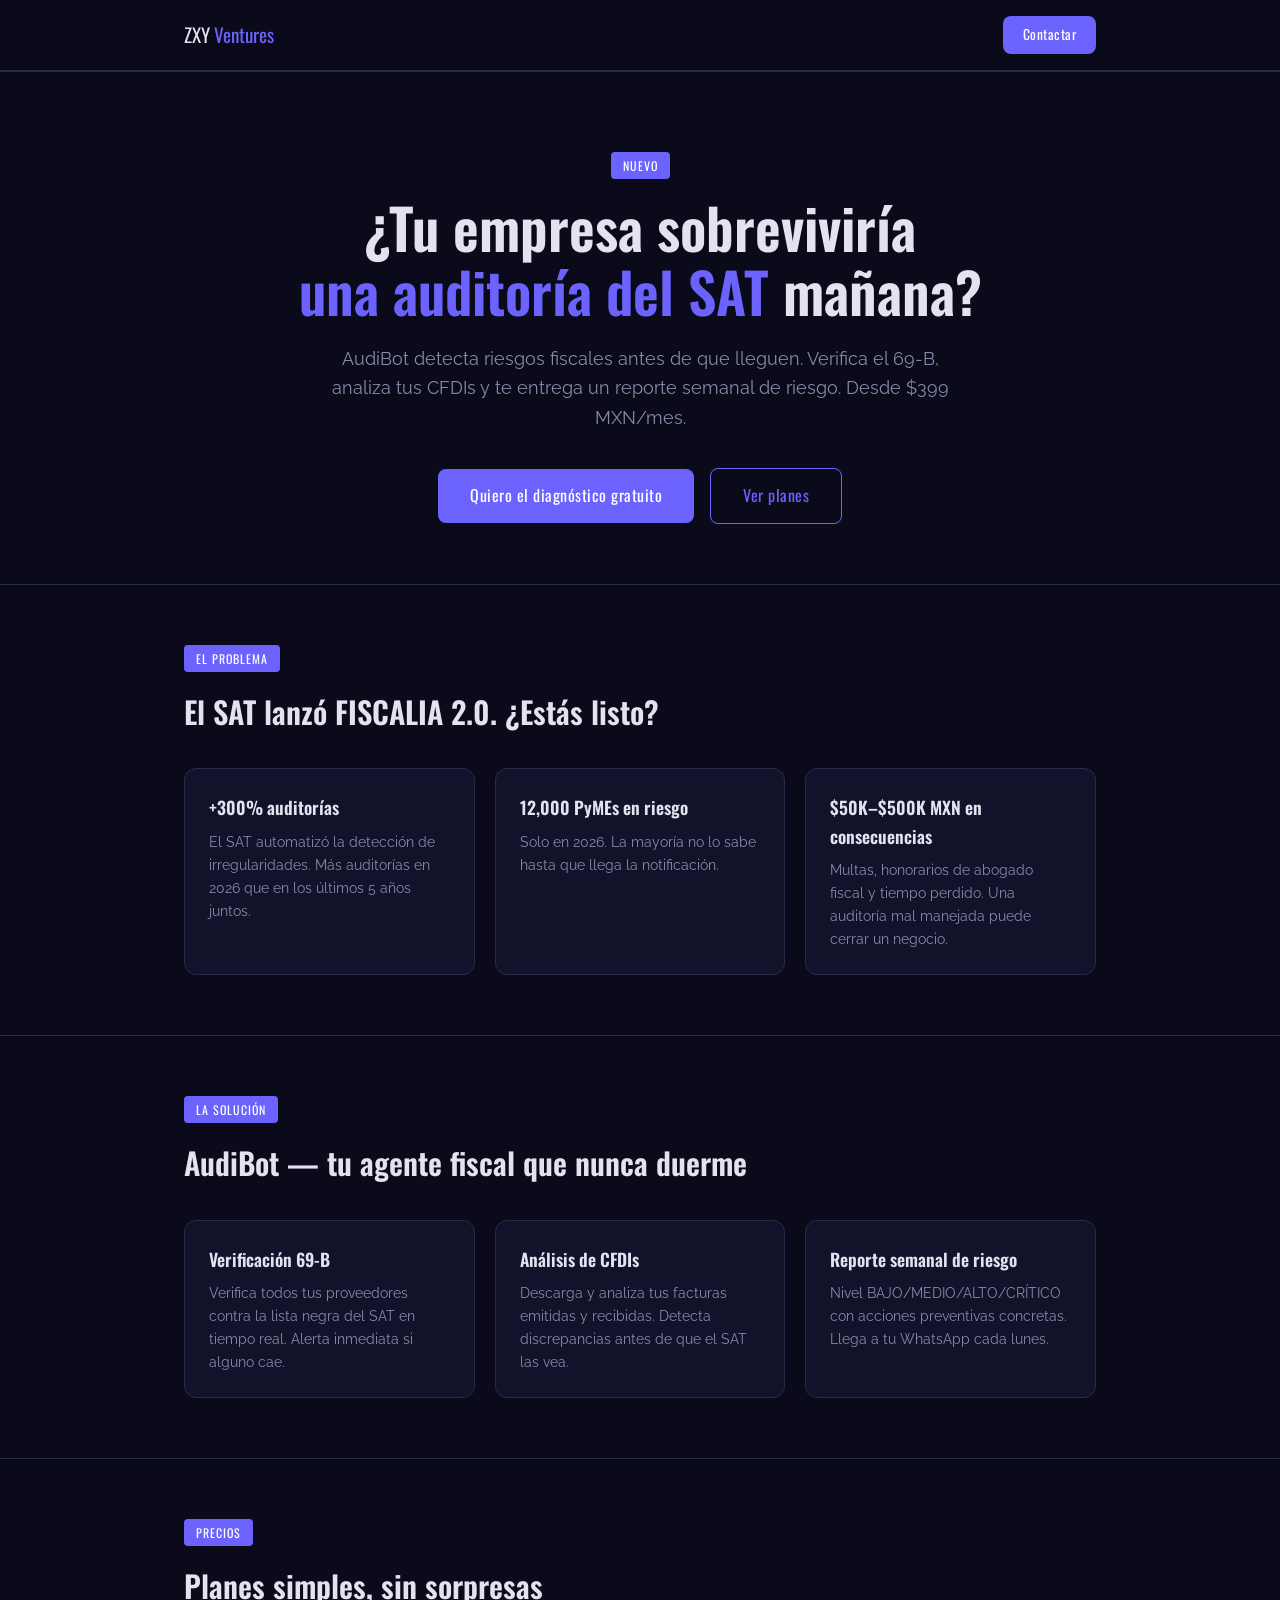
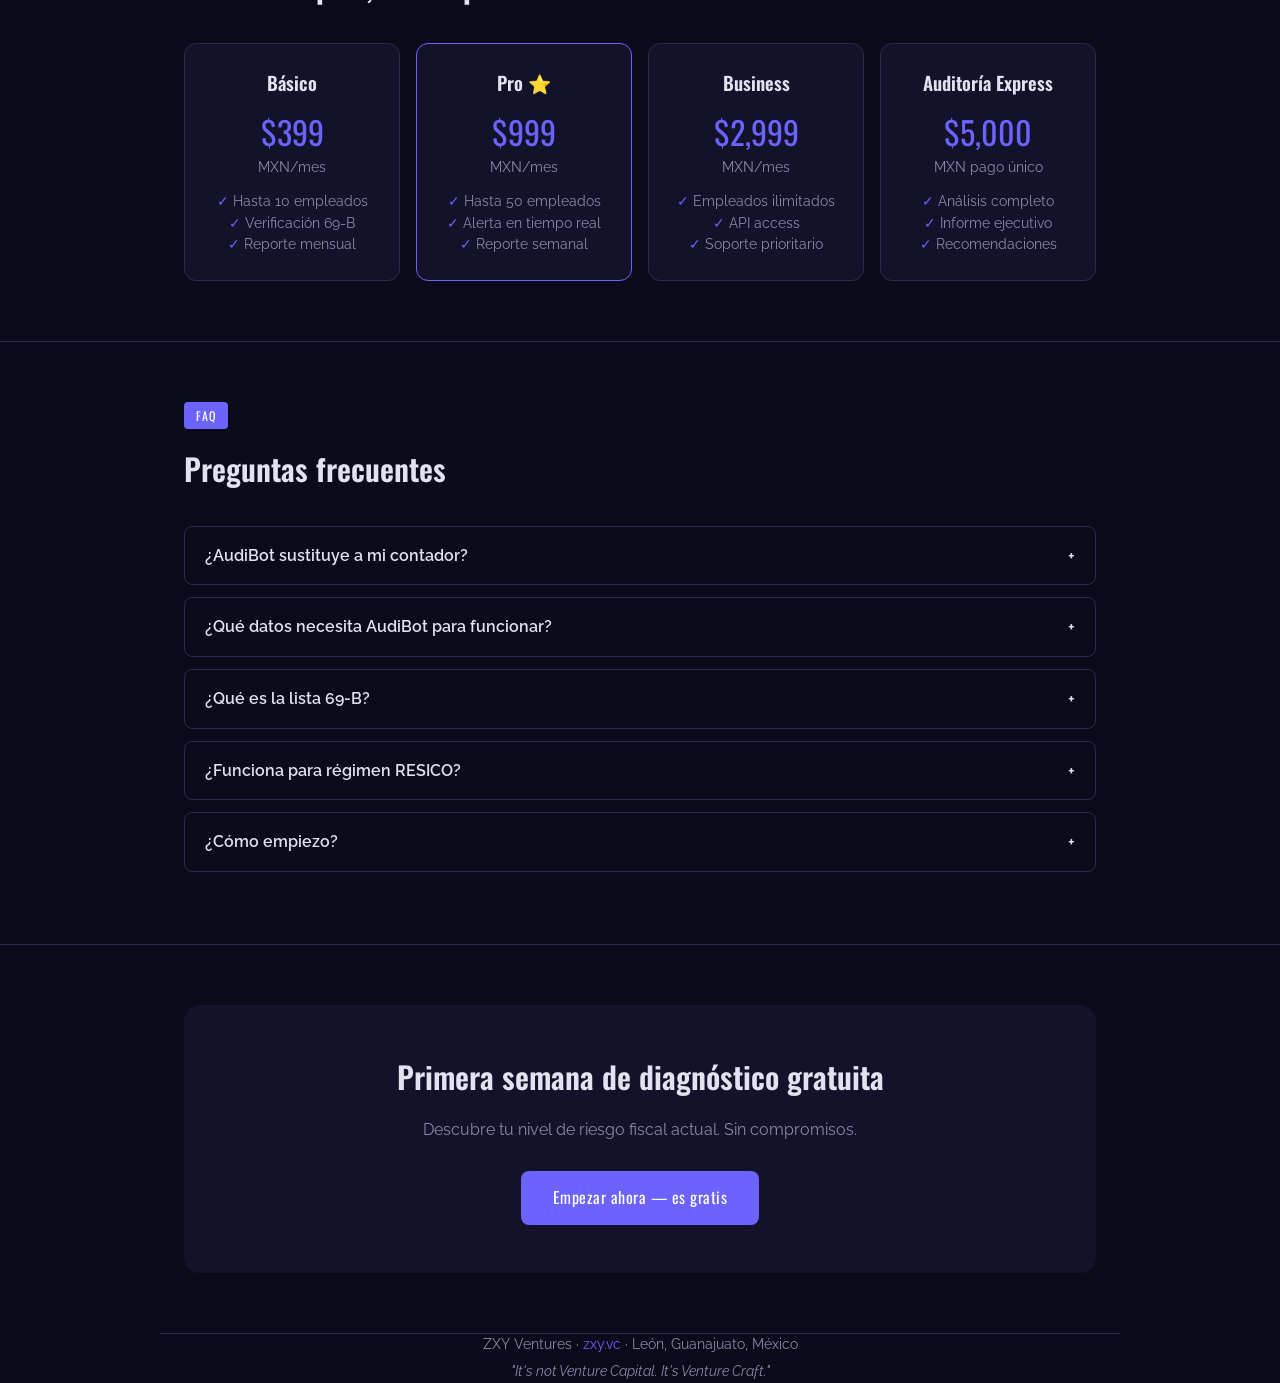
==== landing.html @ 99c54b9c "feat: add landing page with ZXY brand" ====
<!DOCTYPE html>
<html lang="es">
<head>
<meta charset="UTF-8"><meta name="viewport" content="width=device-width,initial-scale=1">
<title>AudiBot — Compliance Fiscal SAT | ZXY Ventures</title>
<link rel="preconnect" href="https://fonts.googleapis.com"><link rel="preconnect" href="https://fonts.gstatic.com" crossorigin><link href="https://fonts.googleapis.com/css2?family=Oswald:wght@400;600&family=Raleway:wght@400;500;600&display=swap" rel="stylesheet">

<style>
  *, *::before, *::after { box-sizing: border-box; margin: 0; padding: 0; }
  :root {
    --bg: #0A0A1A; --bg2: #12122A; --bg3: #1A1A3A;
    --purple: #6C63FF; --purple-light: #8B85FF;
    --text: #E2E2F0; --muted: #8888AA; --border: #2A2A4A;
  }
  body { background: var(--bg); color: var(--text); font-family: 'Raleway', sans-serif; line-height: 1.6; }
  h1, h2, h3 { font-family: 'Oswald', sans-serif; font-weight: 600; }
  a { color: var(--purple); text-decoration: none; }
  .container { max-width: 960px; margin: 0 auto; padding: 0 24px; }
  /* Nav */
  nav { border-bottom: 1px solid var(--border); padding: 16px 0; }
  nav .inner { display: flex; justify-content: space-between; align-items: center; }
  nav .brand { font-family: 'Oswald', sans-serif; font-size: 1.2rem; color: var(--text); }
  nav .brand span { color: var(--purple); }
  /* Hero */
  .hero { padding: 80px 0 60px; text-align: center; }
  .hero h1 { font-size: clamp(2rem, 5vw, 3.5rem); line-height: 1.15; margin-bottom: 20px; }
  .hero h1 .accent { color: var(--purple); }
  .hero p { color: var(--muted); font-size: 1.15rem; max-width: 640px; margin: 0 auto 36px; }
  .btn { display: inline-block; background: var(--purple); color: white; padding: 14px 32px; border-radius: 8px; font-family: 'Oswald', sans-serif; font-size: 1rem; letter-spacing: .5px; transition: background .2s; }
  .btn:hover { background: var(--purple-light); color: white; }
  .btn-outline { background: transparent; border: 1px solid var(--purple); color: var(--purple); margin-left: 12px; }
  /* Sections */
  section { padding: 60px 0; border-top: 1px solid var(--border); }
  section h2 { font-size: 1.9rem; margin-bottom: 32px; }
  .badge { display: inline-block; background: var(--purple); color: white; padding: 4px 12px; border-radius: 4px; font-size: .75rem; font-family: 'Oswald'; letter-spacing: 1px; text-transform: uppercase; margin-bottom: 16px; }
  /* Grid */
  .grid3 { display: grid; grid-template-columns: repeat(auto-fit, minmax(240px, 1fr)); gap: 20px; }
  .card { background: var(--bg2); border: 1px solid var(--border); border-radius: 12px; padding: 24px; }
  .card h3 { font-size: 1.1rem; margin-bottom: 8px; }
  .card p { color: var(--muted); font-size: .9rem; }
  /* Pricing */
  .pricing { display: grid; grid-template-columns: repeat(auto-fit, minmax(200px, 1fr)); gap: 16px; }
  .price-card { background: var(--bg2); border: 1px solid var(--border); border-radius: 12px; padding: 24px; text-align: center; }
  .price-card.featured { border-color: var(--purple); }
  .price-card .amount { font-family: 'Oswald'; font-size: 2rem; color: var(--purple); }
  .price-card .period { color: var(--muted); font-size: .85rem; }
  .price-card h3 { margin-bottom: 8px; }
  .price-card ul { list-style: none; color: var(--muted); font-size: .85rem; margin-top: 12px; }
  .price-card ul li::before { content: "✓ "; color: var(--purple); }
  /* FAQ */
  .faq-item { border: 1px solid var(--border); border-radius: 8px; margin-bottom: 12px; overflow: hidden; }
  .faq-q { padding: 16px 20px; cursor: pointer; font-weight: 600; display: flex; justify-content: space-between; }
  .faq-q:hover { background: var(--bg2); }
  .faq-a { padding: 0 20px; max-height: 0; overflow: hidden; color: var(--muted); transition: all .3s; font-size: .9rem; }
  .faq-a.open { padding: 0 20px 16px; max-height: 200px; }
  /* CTA Section */
  .cta-section { background: var(--bg2); border-radius: 16px; padding: 48px; text-align: center; }
  .cta-section h2 { margin-bottom: 16px; }
  .cta-section p { color: var(--muted); margin-bottom: 28px; }
  /* Footer */
  footer { padding: 32px 0; border-top: 1px solid var(--border); text-align: center; color: var(--muted); font-size: .85rem; }
  @media (max-width: 640px) { .btn-outline { display: block; margin: 12px auto 0; } }
</style>
<script>
  function toggleFaq(el) {
    const a = el.nextElementSibling;
    const icon = el.querySelector('.icon');
    a.classList.toggle('open');
    icon.textContent = a.classList.contains('open') ? '−' : '+';
  }
</script>

</head>
<body>
<nav><div class="container inner">
  <span class="brand">ZXY <span>Ventures</span></span>
  <a href="mailto:fran@zxy.vc" class="btn" style="padding:8px 20px;font-size:.85rem;">Contactar</a>
</div></nav>

<section class="hero"><div class="container">
  <span class="badge">Nuevo</span>
  <h1>¿Tu empresa sobreviviría<br><span class="accent">una auditoría del SAT</span> mañana?</h1>
  <p>AudiBot detecta riesgos fiscales antes de que lleguen. Verifica el 69-B, analiza tus CFDIs y te entrega un reporte semanal de riesgo. Desde $399 MXN/mes.</p>
  <a href="mailto:audibot@zxy.vc?subject=Diagnóstico gratuito AudiBot" class="btn">Quiero el diagnóstico gratuito</a>
  <a href="#precios" class="btn btn-outline">Ver planes</a>
</div></section>

<section><div class="container">
  <span class="badge">El Problema</span>
  <h2>El SAT lanzó FISCALIA 2.0. ¿Estás listo?</h2>
  <div class="grid3">
    <div class="card"><h3>+300% auditorías</h3><p>El SAT automatizó la detección de irregularidades. Más auditorías en 2026 que en los últimos 5 años juntos.</p></div>
    <div class="card"><h3>12,000 PyMEs en riesgo</h3><p>Solo en 2026. La mayoría no lo sabe hasta que llega la notificación.</p></div>
    <div class="card"><h3>$50K–$500K MXN en consecuencias</h3><p>Multas, honorarios de abogado fiscal y tiempo perdido. Una auditoría mal manejada puede cerrar un negocio.</p></div>
  </div>
</div></section>

<section><div class="container">
  <span class="badge">La Solución</span>
  <h2>AudiBot — tu agente fiscal que nunca duerme</h2>
  <div class="grid3">
    <div class="card"><h3>Verificación 69-B</h3><p>Verifica todos tus proveedores contra la lista negra del SAT en tiempo real. Alerta inmediata si alguno cae.</p></div>
    <div class="card"><h3>Análisis de CFDIs</h3><p>Descarga y analiza tus facturas emitidas y recibidas. Detecta discrepancias antes de que el SAT las vea.</p></div>
    <div class="card"><h3>Reporte semanal de riesgo</h3><p>Nivel BAJO/MEDIO/ALTO/CRÍTICO con acciones preventivas concretas. Llega a tu WhatsApp cada lunes.</p></div>
  </div>
</div></section>

<section id="precios"><div class="container">
  <span class="badge">Precios</span>
  <h2>Planes simples, sin sorpresas</h2>
  <div class="pricing">
    <div class="price-card"><h3>Básico</h3><div class="amount">$399</div><div class="period">MXN/mes</div><ul><li>Hasta 10 empleados</li><li>Verificación 69-B</li><li>Reporte mensual</li></ul></div>
    <div class="price-card featured"><h3>Pro ⭐</h3><div class="amount">$999</div><div class="period">MXN/mes</div><ul><li>Hasta 50 empleados</li><li>Alerta en tiempo real</li><li>Reporte semanal</li></ul></div>
    <div class="price-card"><h3>Business</h3><div class="amount">$2,999</div><div class="period">MXN/mes</div><ul><li>Empleados ilimitados</li><li>API access</li><li>Soporte prioritario</li></ul></div>
    <div class="price-card"><h3>Auditoría Express</h3><div class="amount">$5,000</div><div class="period">MXN pago único</div><ul><li>Análisis completo</li><li>Informe ejecutivo</li><li>Recomendaciones</li></ul></div>
  </div>
</div></section>

<section><div class="container"><span class="badge">FAQ</span><h2>Preguntas frecuentes</h2><div class="faq-item"><div class="faq-q" onclick="toggleFaq(this)">¿AudiBot sustituye a mi contador?<span class="icon">+</span></div><div class="faq-a">No. AudiBot es una herramienta de prevención que complementa a tu contador. Tu contador sigue siendo responsable de las declaraciones; AudiBot detecta riesgos antes de que lleguen.</div></div><div class="faq-item"><div class="faq-q" onclick="toggleFaq(this)">¿Qué datos necesita AudiBot para funcionar?<span class="icon">+</span></div><div class="faq-a">Solo tu RFC y, opcionalmente, tu e.firma (FIEL) para la descarga automática de CFDIs. Nunca compartimos tus datos con terceros.</div></div><div class="faq-item"><div class="faq-q" onclick="toggleFaq(this)">¿Qué es la lista 69-B?<span class="icon">+</span></div><div class="faq-a">Es la lista oficial del SAT de contribuyentes con operaciones presuntamente inexistentes. Si tienes facturas de empresas en esta lista, tus deducciones pueden ser inválidas y generar multas.</div></div><div class="faq-item"><div class="faq-q" onclick="toggleFaq(this)">¿Funciona para régimen RESICO?<span class="icon">+</span></div><div class="faq-a">Sí. AudiBot funciona para todos los regímenes fiscales en México: RESICO, General de Ley, RIF y Personas Físicas con Actividad Empresarial.</div></div><div class="faq-item"><div class="faq-q" onclick="toggleFaq(this)">¿Cómo empiezo?<span class="icon">+</span></div><div class="faq-a">Escríbenos a audibot@zxy.vc y en 24 horas te mandamos tu primer diagnóstico gratuito. Sin tarjeta de crédito, sin compromiso.</div></div></div></section>

<section><div class="container"><div class="cta-section">
  <h2>Primera semana de diagnóstico gratuita</h2>
  <p>Descubre tu nivel de riesgo fiscal actual. Sin compromisos.</p>
  <a href="mailto:audibot@zxy.vc?subject=Quiero mi diagnóstico gratuito" class="btn">Empezar ahora — es gratis</a>
</div></div></section>

<footer class="container">
  <p>ZXY Ventures · <a href="https://zxy.vc">zxy.vc</a> · León, Guanajuato, México</p>
  <p style="margin-top:6px;font-style:italic">"It's not Venture Capital. It's Venture Craft."</p>
</footer>
</body></html>
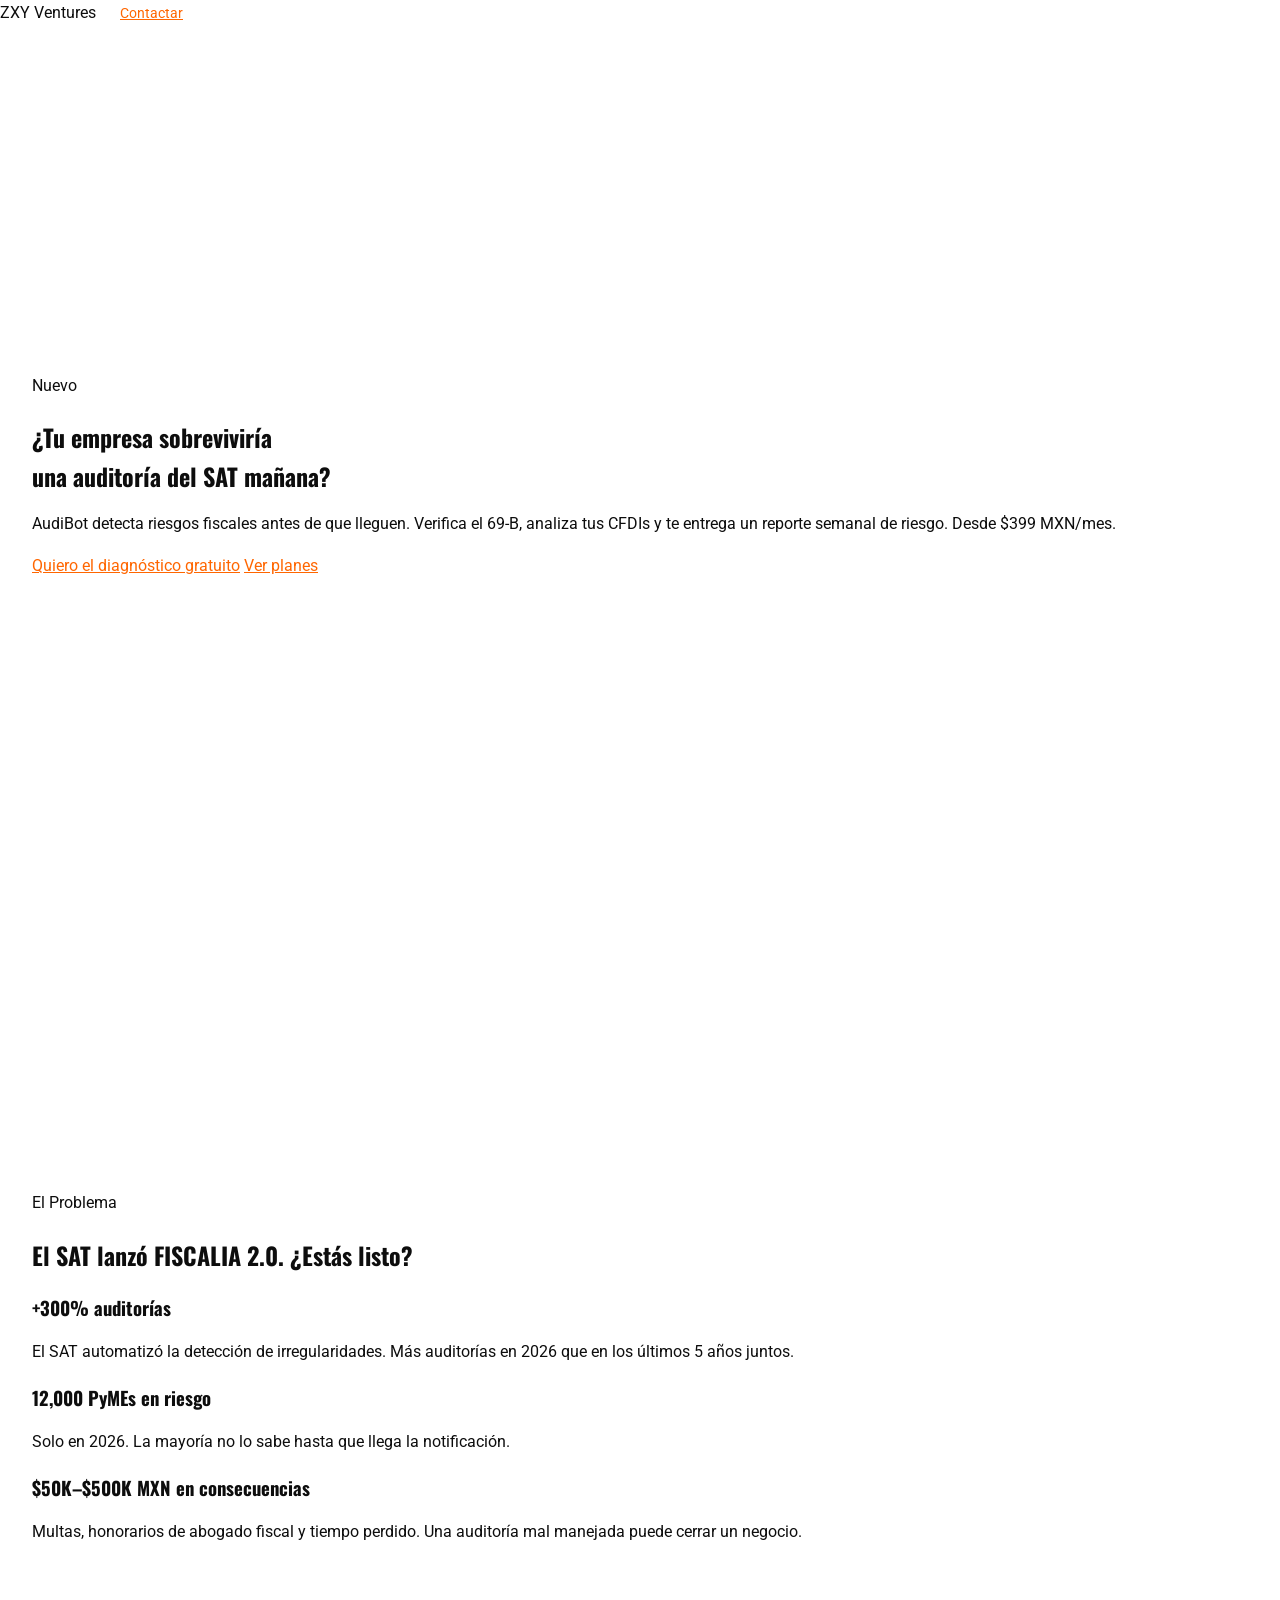
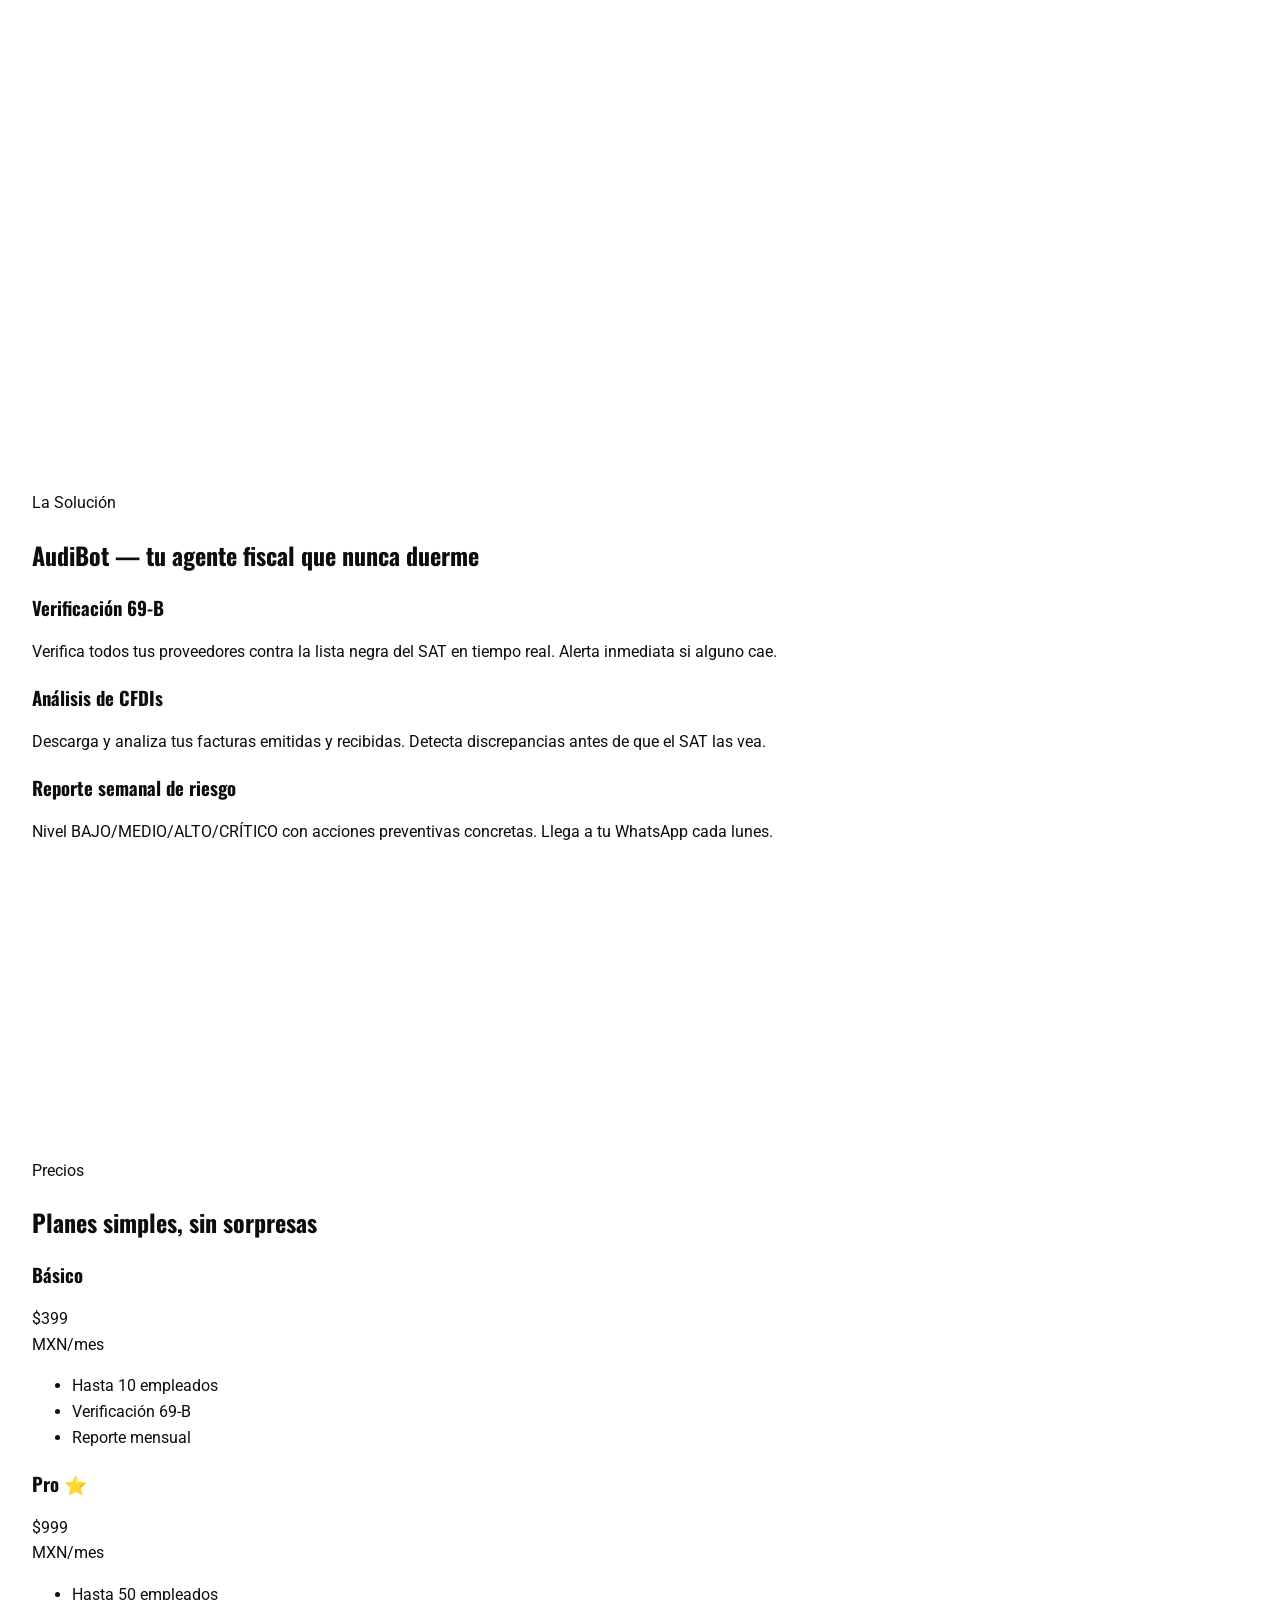
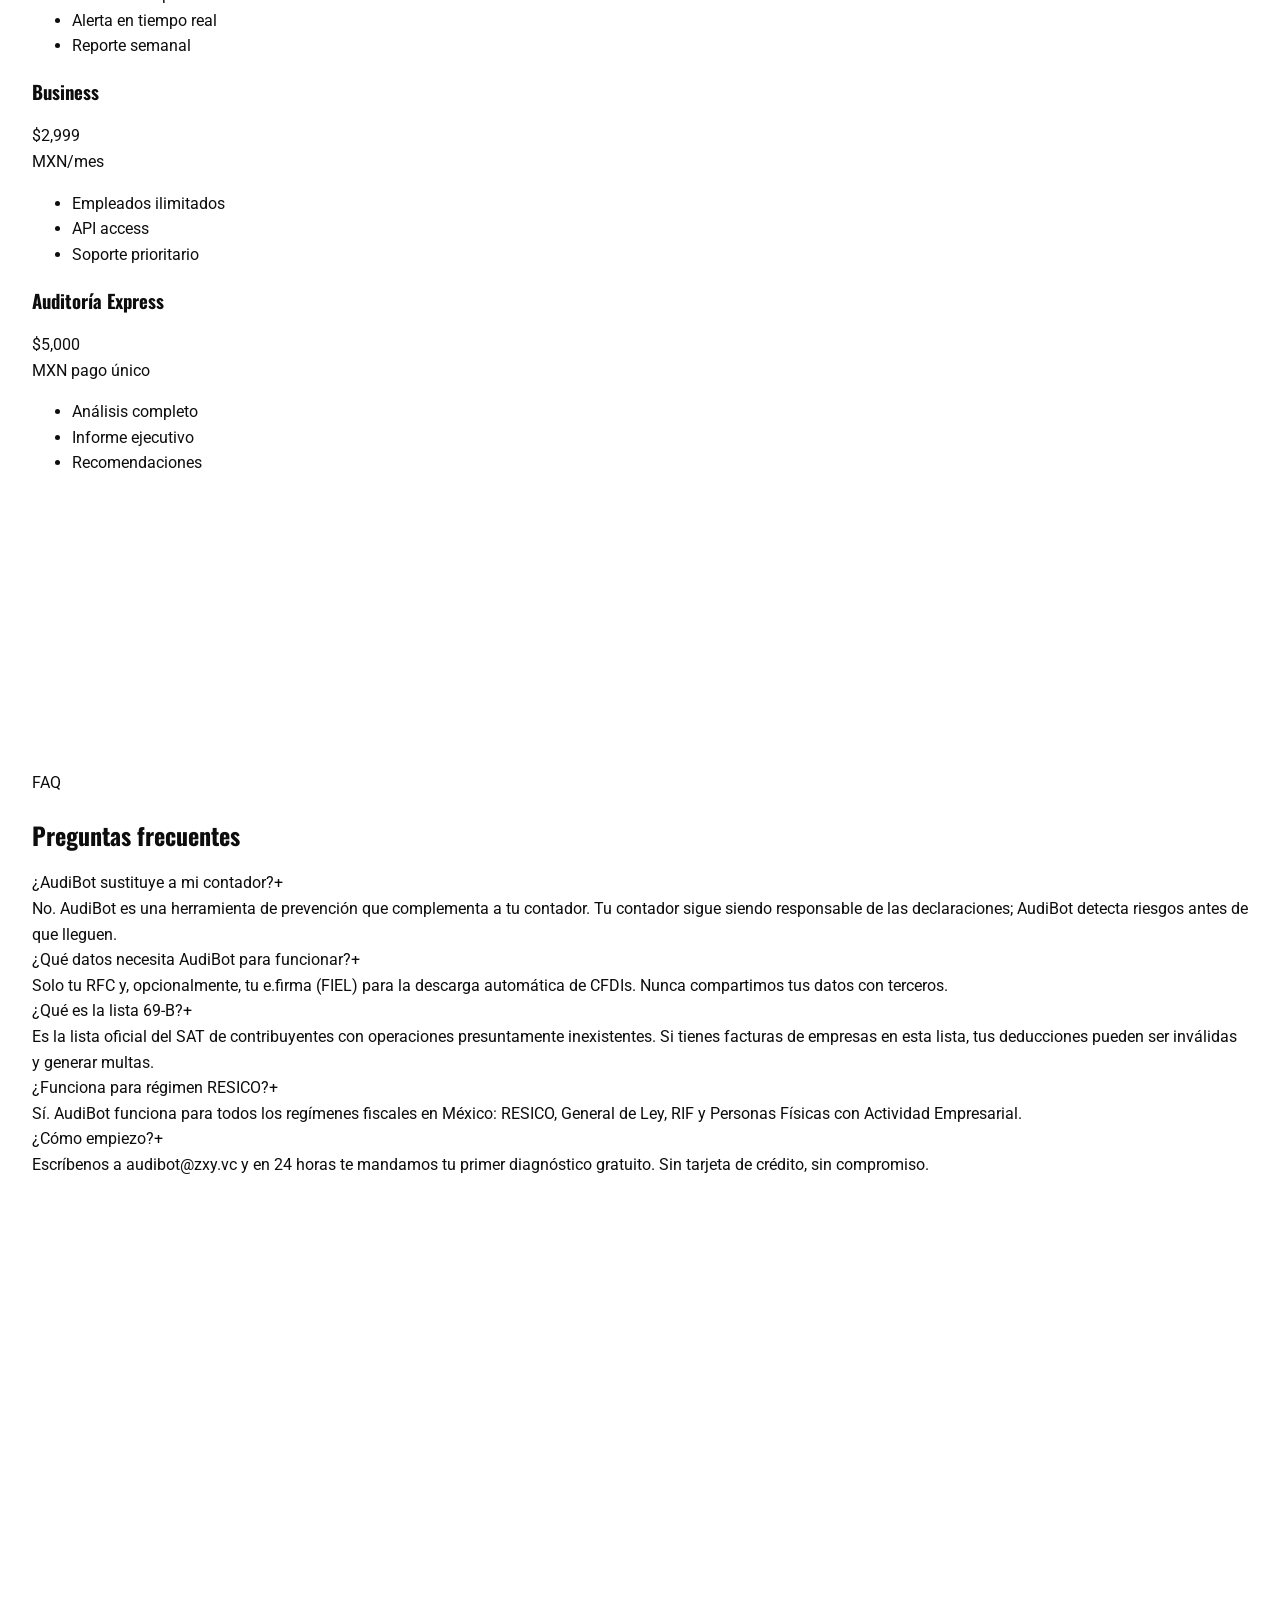
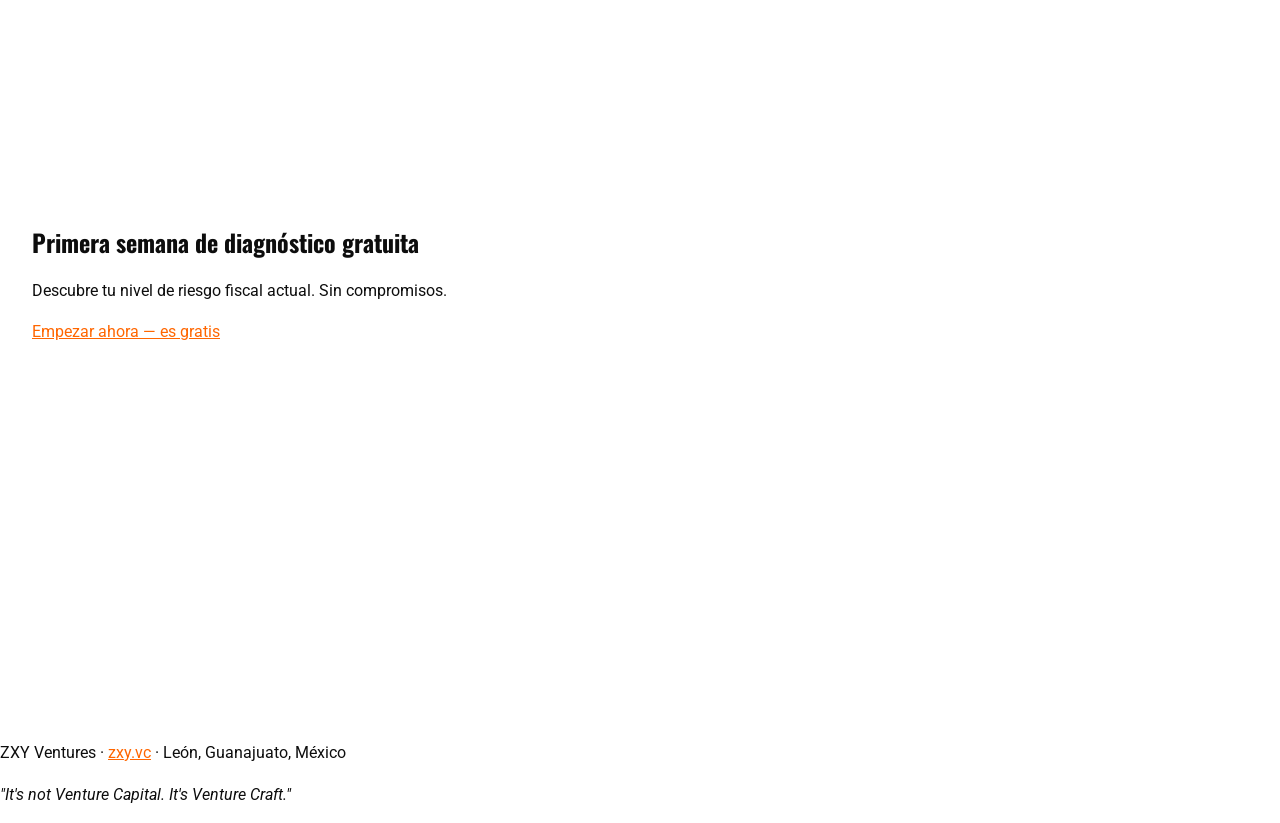
==== commit 6d1844aa: "feat: migrate to ZXY design system v2 - Add style.css from franduranv/zxy.vc (canonical design syste" ====
--- a/landing.html
+++ b/landing.html
@@ -4,63 +4,8 @@
 <meta charset="UTF-8"><meta name="viewport" content="width=device-width,initial-scale=1">
 <title>AudiBot — Compliance Fiscal SAT | ZXY Ventures</title>
 <link rel="preconnect" href="https://fonts.googleapis.com"><link rel="preconnect" href="https://fonts.gstatic.com" crossorigin><link href="https://fonts.googleapis.com/css2?family=Oswald:wght@400;600&family=Raleway:wght@400;500;600&display=swap" rel="stylesheet">
+<link rel="stylesheet" href="style.css">
 
-<style>
-  *, *::before, *::after { box-sizing: border-box; margin: 0; padding: 0; }
-  :root {
-    --bg: #0A0A1A; --bg2: #12122A; --bg3: #1A1A3A;
-    --purple: #6C63FF; --purple-light: #8B85FF;
-    --text: #E2E2F0; --muted: #8888AA; --border: #2A2A4A;
-  }
-  body { background: var(--bg); color: var(--text); font-family: 'Raleway', sans-serif; line-height: 1.6; }
-  h1, h2, h3 { font-family: 'Oswald', sans-serif; font-weight: 600; }
-  a { color: var(--purple); text-decoration: none; }
-  .container { max-width: 960px; margin: 0 auto; padding: 0 24px; }
-  /* Nav */
-  nav { border-bottom: 1px solid var(--border); padding: 16px 0; }
-  nav .inner { display: flex; justify-content: space-between; align-items: center; }
-  nav .brand { font-family: 'Oswald', sans-serif; font-size: 1.2rem; color: var(--text); }
-  nav .brand span { color: var(--purple); }
-  /* Hero */
-  .hero { padding: 80px 0 60px; text-align: center; }
-  .hero h1 { font-size: clamp(2rem, 5vw, 3.5rem); line-height: 1.15; margin-bottom: 20px; }
-  .hero h1 .accent { color: var(--purple); }
-  .hero p { color: var(--muted); font-size: 1.15rem; max-width: 640px; margin: 0 auto 36px; }
-  .btn { display: inline-block; background: var(--purple); color: white; padding: 14px 32px; border-radius: 8px; font-family: 'Oswald', sans-serif; font-size: 1rem; letter-spacing: .5px; transition: background .2s; }
-  .btn:hover { background: var(--purple-light); color: white; }
-  .btn-outline { background: transparent; border: 1px solid var(--purple); color: var(--purple); margin-left: 12px; }
-  /* Sections */
-  section { padding: 60px 0; border-top: 1px solid var(--border); }
-  section h2 { font-size: 1.9rem; margin-bottom: 32px; }
-  .badge { display: inline-block; background: var(--purple); color: white; padding: 4px 12px; border-radius: 4px; font-size: .75rem; font-family: 'Oswald'; letter-spacing: 1px; text-transform: uppercase; margin-bottom: 16px; }
-  /* Grid */
-  .grid3 { display: grid; grid-template-columns: repeat(auto-fit, minmax(240px, 1fr)); gap: 20px; }
-  .card { background: var(--bg2); border: 1px solid var(--border); border-radius: 12px; padding: 24px; }
-  .card h3 { font-size: 1.1rem; margin-bottom: 8px; }
-  .card p { color: var(--muted); font-size: .9rem; }
-  /* Pricing */
-  .pricing { display: grid; grid-template-columns: repeat(auto-fit, minmax(200px, 1fr)); gap: 16px; }
-  .price-card { background: var(--bg2); border: 1px solid var(--border); border-radius: 12px; padding: 24px; text-align: center; }
-  .price-card.featured { border-color: var(--purple); }
-  .price-card .amount { font-family: 'Oswald'; font-size: 2rem; color: var(--purple); }
-  .price-card .period { color: var(--muted); font-size: .85rem; }
-  .price-card h3 { margin-bottom: 8px; }
-  .price-card ul { list-style: none; color: var(--muted); font-size: .85rem; margin-top: 12px; }
-  .price-card ul li::before { content: "✓ "; color: var(--purple); }
-  /* FAQ */
-  .faq-item { border: 1px solid var(--border); border-radius: 8px; margin-bottom: 12px; overflow: hidden; }
-  .faq-q { padding: 16px 20px; cursor: pointer; font-weight: 600; display: flex; justify-content: space-between; }
-  .faq-q:hover { background: var(--bg2); }
-  .faq-a { padding: 0 20px; max-height: 0; overflow: hidden; color: var(--muted); transition: all .3s; font-size: .9rem; }
-  .faq-a.open { padding: 0 20px 16px; max-height: 200px; }
-  /* CTA Section */
-  .cta-section { background: var(--bg2); border-radius: 16px; padding: 48px; text-align: center; }
-  .cta-section h2 { margin-bottom: 16px; }
-  .cta-section p { color: var(--muted); margin-bottom: 28px; }
-  /* Footer */
-  footer { padding: 32px 0; border-top: 1px solid var(--border); text-align: center; color: var(--muted); font-size: .85rem; }
-  @media (max-width: 640px) { .btn-outline { display: block; margin: 12px auto 0; } }
-</style>
 <script>
   function toggleFaq(el) {
     const a = el.nextElementSibling;
@@ -74,24 +19,24 @@
 <body>
 <nav><div class="container inner">
   <span class="brand">ZXY <span>Ventures</span></span>
-  <a href="mailto:fran@zxy.vc" class="btn" style="padding:8px 20px;font-size:.85rem;">Contactar</a>
+  <a href="mailto:fran@zxy.vc" class="btn-primary" style="padding:8px 20px;font-size:.85rem;">Contactar</a>
 </div></nav>
 
 <section class="hero"><div class="container">
   <span class="badge">Nuevo</span>
   <h1>¿Tu empresa sobreviviría<br><span class="accent">una auditoría del SAT</span> mañana?</h1>
   <p>AudiBot detecta riesgos fiscales antes de que lleguen. Verifica el 69-B, analiza tus CFDIs y te entrega un reporte semanal de riesgo. Desde $399 MXN/mes.</p>
-  <a href="mailto:audibot@zxy.vc?subject=Diagnóstico gratuito AudiBot" class="btn">Quiero el diagnóstico gratuito</a>
-  <a href="#precios" class="btn btn-outline">Ver planes</a>
+  <a href="mailto:audibot@zxy.vc?subject=Diagnóstico gratuito AudiBot" class="btn-primary">Quiero el diagnóstico gratuito</a>
+  <a href="#precios" class="btn-secondary">Ver planes</a>
 </div></section>
 
 <section><div class="container">
   <span class="badge">El Problema</span>
   <h2>El SAT lanzó FISCALIA 2.0. ¿Estás listo?</h2>
   <div class="grid3">
-    <div class="card"><h3>+300% auditorías</h3><p>El SAT automatizó la detección de irregularidades. Más auditorías en 2026 que en los últimos 5 años juntos.</p></div>
-    <div class="card"><h3>12,000 PyMEs en riesgo</h3><p>Solo en 2026. La mayoría no lo sabe hasta que llega la notificación.</p></div>
-    <div class="card"><h3>$50K–$500K MXN en consecuencias</h3><p>Multas, honorarios de abogado fiscal y tiempo perdido. Una auditoría mal manejada puede cerrar un negocio.</p></div>
+    <div class="venture-card"><h3>+300% auditorías</h3><p>El SAT automatizó la detección de irregularidades. Más auditorías en 2026 que en los últimos 5 años juntos.</p></div>
+    <div class="venture-card"><h3>12,000 PyMEs en riesgo</h3><p>Solo en 2026. La mayoría no lo sabe hasta que llega la notificación.</p></div>
+    <div class="venture-card"><h3>$50K–$500K MXN en consecuencias</h3><p>Multas, honorarios de abogado fiscal y tiempo perdido. Una auditoría mal manejada puede cerrar un negocio.</p></div>
   </div>
 </div></section>
 
@@ -99,9 +44,9 @@
   <span class="badge">La Solución</span>
   <h2>AudiBot — tu agente fiscal que nunca duerme</h2>
   <div class="grid3">
-    <div class="card"><h3>Verificación 69-B</h3><p>Verifica todos tus proveedores contra la lista negra del SAT en tiempo real. Alerta inmediata si alguno cae.</p></div>
-    <div class="card"><h3>Análisis de CFDIs</h3><p>Descarga y analiza tus facturas emitidas y recibidas. Detecta discrepancias antes de que el SAT las vea.</p></div>
-    <div class="card"><h3>Reporte semanal de riesgo</h3><p>Nivel BAJO/MEDIO/ALTO/CRÍTICO con acciones preventivas concretas. Llega a tu WhatsApp cada lunes.</p></div>
+    <div class="venture-card"><h3>Verificación 69-B</h3><p>Verifica todos tus proveedores contra la lista negra del SAT en tiempo real. Alerta inmediata si alguno cae.</p></div>
+    <div class="venture-card"><h3>Análisis de CFDIs</h3><p>Descarga y analiza tus facturas emitidas y recibidas. Detecta discrepancias antes de que el SAT las vea.</p></div>
+    <div class="venture-card"><h3>Reporte semanal de riesgo</h3><p>Nivel BAJO/MEDIO/ALTO/CRÍTICO con acciones preventivas concretas. Llega a tu WhatsApp cada lunes.</p></div>
   </div>
 </div></section>
 
@@ -121,7 +66,7 @@
 <section><div class="container"><div class="cta-section">
   <h2>Primera semana de diagnóstico gratuita</h2>
   <p>Descubre tu nivel de riesgo fiscal actual. Sin compromisos.</p>
-  <a href="mailto:audibot@zxy.vc?subject=Quiero mi diagnóstico gratuito" class="btn">Empezar ahora — es gratis</a>
+  <a href="mailto:audibot@zxy.vc?subject=Quiero mi diagnóstico gratuito" class="btn-primary">Empezar ahora — es gratis</a>
 </div></div></section>
 
 <footer class="container">
--- a/style.css
+++ b/style.css
@@ -0,0 +1,523 @@
+@import url('https://fonts.googleapis.com/css2?family=Inter:wght@400;500;700&family=Space+Grotesk:wght@500;700&family=Oswald:wght@200;300;400;500;600;700&family=Roboto:wght@100;300;400;700;900&display=swap');
+
+/* Theme variables */
+:root {
+    --color-bg: #FFFFFF;
+    --color-bg-alt: #F5F5F5;
+    --color-text: #0D0D0D;
+    --color-text-light: #555555;
+    --color-gray-light: #EEEEEE;
+    --color-gray-dark: #CCCCCC;
+    --color-accent-neon: #FF6600;
+    --font-main: 'Roboto', sans-serif;
+    --font-heading: 'Oswald', sans-serif;
+}
+
+
+/* Base styles */
+body {
+    font-family: var(--font-main);
+    background-color: var(--color-bg);
+    color: var(--color-text);
+    margin: 0;
+    padding: 0;
+    line-height: 1.6;
+}
+
+h1, h2, h3 {
+    font-family: var(--font-heading);
+    font-weight: 700;
+    margin-bottom: 1rem;
+    color: var(--color-text);
+}
+
+/* Utility classes ajustadas */
+.bg-light { background: var(--color-gray-light); }
+.bg-dark { background: var(--color-gray-dark); color: var(--color-text); }
+
+a {
+    color: var(--color-accent-neon);
+}
+a:hover {
+    color: var(--color-accent-neon);
+    text-decoration: underline;
+}
+
+button, .btn {
+    background-color: var(--color-accent-neon);
+    color: var(--color-bg);
+    border-radius: 8px;
+    transition: background 0.3s, transform 0.2s;
+}
+
+/* Ajustar header para usar fondo alternativo */
+.header {
+    background: var(--color-bg-alt);
+    border-bottom: 1px solid var(--color-gray-light);
+    backdrop-filter: none;
+    padding: 1rem 0;
+}
+
+.header .container {
+    display: flex;
+    align-items: center;
+    justify-content: space-between;
+    padding: 0 1rem; /* espacio horizontal */
+}
+
+.logo-container {
+    display: flex;
+    align-items: center;
+    gap: 12px;
+    flex-shrink: 0;
+}
+
+.logo {
+    font-size: 1.5rem;
+    font-weight: 700;
+    margin: 0;
+    color: var(--color-accent-dark);
+}
+
+.logo-img {
+    height: 40px;
+    width: auto;
+}
+
+.nav {
+    display: flex;
+    gap: 1.5rem;
+    align-items: center;
+}
+
+.nav a {
+    font-weight: 500;
+    position: relative;
+    padding: 8px 0;
+}
+
+.nav a:hover {
+    color: var(--color-accent-neon);
+}
+
+.nav a::after {
+    content: '';
+    position: absolute;
+    bottom: 0;
+    left: 0;
+    width: 0;
+    height: 2px;
+    background: var(--color-accent-neon);
+    transition: width 0.3s;
+}
+
+.nav a:hover::after {
+    width: 100%;
+}
+
+/* Hero section */
+.hero-section {
+    background: url('assets/Pictures/aerial photo of foggy mountains_edited.jpg') no-repeat center/cover;
+    min-height: 80vh;
+    display: flex;
+    align-items: center;
+    justify-content: center;
+    text-align: center;
+    position: relative;
+    padding: 4rem 2rem;
+}
+
+/* Remover clases antiguas de hero-bg */
+.hero-bg,
+.hero-background-img {
+    display: none;
+}
+
+/* Hero text */
+.hero-title {
+    font-size: 3.5rem;
+    margin-bottom: 1rem;
+    font-family: var(--font-heading);
+    color: var(--color-bg);
+    text-transform: uppercase;
+}
+
+.hero-text {
+    font-size: 1.25rem;
+    font-family: var(--font-main);
+    color: var(--color-bg);
+    max-width: 800px;
+    margin: 0 auto;
+}
+
+/* Section styles */
+.section {
+    padding: 64px 0;
+    min-height: auto;
+    scroll-snap-align: start;
+    display: flex;
+    flex-direction: column;
+    justify-content: center;
+    box-sizing: border-box;
+    padding: 2rem;
+}
+
+/* Content grid */
+.content-grid {
+    display: grid;
+    gap: 2rem;
+    margin-top: 2rem;
+}
+
+.content-grid p {
+    font-size: 1.125rem;
+    line-height: 1.7;
+    color: var(--color-text);
+    opacity: 0.9;
+}
+
+/* Focus areas grid */
+.grid {
+    display: grid;
+    grid-template-columns: repeat(auto-fit, minmax(250px, 1fr));
+    gap: 1.5rem;
+    margin-top: 2rem;
+}
+
+.card {
+    background: var(--color-bg);
+    padding: 2rem;
+    border-radius: 16px;
+    box-shadow: 0 4px 20px rgba(0,0,0,0.06);
+    border: 1px solid rgba(108,99,255,0.08);
+    transition: all 0.3s ease;
+    text-align: center;
+    font-weight: 600;
+    font-size: 1.125rem;
+    color: var(--color-accent-dark);
+}
+
+.card:hover {
+    transform: translateY(-4px);
+    box-shadow: 0 8px 40px rgba(108,99,255,0.12);
+    border-color: var(--color-accent-neon);
+}
+
+.card.featured {
+    background: linear-gradient(135deg, var(--color-accent-neon), var(--color-accent-dark));
+    color: white;
+    font-weight: 700;
+}
+
+.card.featured:hover {
+    transform: translateY(-4px) scale(1.02);
+}
+
+/* Gallery section */
+.gallery-section {
+    padding: 64px 16px;
+    background-color: #f9f9f9;
+}
+
+.gallery-grid {
+    display: grid;
+    grid-template-columns: repeat(auto-fit, minmax(250px, 1fr));
+    gap: 1.5rem;
+}
+
+.gallery-item {
+    text-align: center;
+}
+
+.gallery-img {
+    width: 100%;
+    height: auto;
+    border-radius: 8px;
+    box-shadow: 0 4px 10px rgba(0, 0, 0, 0.1);
+    transition: transform 0.3s ease, box-shadow 0.3s ease;
+}
+
+.gallery-img:hover {
+    transform: scale(1.05);
+    box-shadow: 0 8px 20px rgba(0, 0, 0, 0.2);
+}
+
+.gallery-caption {
+    margin-top: 8px;
+    font-size: 1rem;
+    color: #555;
+}
+
+/* CTA section */
+.cta-description {
+    font-size: 1.125rem;
+    line-height: 1.6;
+    margin-bottom: 2rem;
+    opacity: 0.9;
+}
+
+.cta-button {
+    display: inline-block;
+    font-size: 1.125rem;
+    padding: 16px 32px;
+    text-decoration: none;
+}
+
+/* Quotes grid */
+.quotes-grid {
+    display: grid;
+    grid-template-columns: repeat(auto-fit, minmax(300px, 1fr));
+    gap: 2rem;
+    margin-top: 2rem;
+}
+
+.quote.card {
+    background: rgba(0, 0, 0, 0.6);
+    padding: 1.5rem;
+    border-radius: 12px;
+    border: 1px solid rgba(255, 255, 255, 0.2);
+    box-shadow: 0 4px 10px rgba(0, 0, 0, 0.4);
+    color: #fff;
+    text-align: left;
+}
+
+.quote p {
+    font-size: 1.125rem;
+    font-style: italic;
+    line-height: 1.6;
+    margin-bottom: 1rem;
+}
+
+.quote cite {
+    font-style: normal;
+    font-weight: 600;
+    opacity: 0.8;
+    font-size: 0.9rem;
+}
+
+/* Contact section */
+#contacto {
+    background: var(--color-bg-alt);
+    padding: 4rem 0;
+}
+#contacto .container {
+    max-width: 600px;
+    margin: 0 auto;
+    display: flex;
+    flex-direction: column;
+    align-items: center;
+    gap: 1.5rem;
+}
+#contacto h2 {
+    font-family: var(--font-heading);
+    font-size: 2rem;
+    margin: 0;
+}
+.contact-email {
+    font-size: 1.125rem;
+    color: var(--color-text-light);
+}
+.social-label {
+    font-size: 1rem;
+    font-weight: 600;
+    color: var(--color-text);
+}
+
+/* Redes sociales: íconos más estéticos y uniformes */
+.social-grid {
+    display: grid;
+    grid-template-columns: repeat(auto-fit, minmax(80px, 1fr));
+    justify-items: center;
+    gap: 0.75rem;
+    max-width: 360px;
+    margin: 0 auto;
+}
+
+.social-link {
+    display: flex;
+    flex-direction: column;
+    align-items: center;
+    justify-content: center;
+    width: 72px;
+    height: 72px;
+    background: var(--color-gray-light);
+    border-radius: 12px;
+    text-decoration: none;
+    transition: background 0.3s, transform 0.2s;
+    color: var(--color-text);
+}
+
+.social-icon {
+    width: 28px;
+    height: 28px;
+    filter: grayscale(0.5);
+    transition: filter 0.3s;
+    margin-bottom: 4px;
+}
+
+.social-link span {
+    font-size: 0.75rem;
+    line-height: 1;
+}
+
+.social-link:hover {
+    background: var(--color-accent-neon);
+    transform: translateY(-2px);
+    color: #fff;
+}
+
+.social-link:hover .social-icon {
+    filter: grayscale(0) brightness(1.2);
+}
+
+/* Footer refinement */
+.footer {
+    background: var(--color-bg-alt);
+    padding: 3rem 1rem;
+    border: none;
+}
+.footer .container {
+    display: flex;
+    flex-direction: column;
+    align-items: center;
+    justify-content: center;
+    gap: 1rem;
+    max-width: 800px;
+    margin: 0 auto;
+}
+.footer-logo {
+    height: 80px;
+    opacity: 0.9;
+}
+.footer p {
+    margin: 0;
+    font-size: 0.9rem;
+    color: var(--color-text-light);
+    text-align: center;
+}
+
+/* Font utility classes: Oswald */
+.oswald-200 { font-family: 'Oswald', sans-serif; font-optical-sizing: auto; font-weight: 200; font-style: normal; }
+.oswald-300 { font-family: 'Oswald', sans-serif; font-optical-sizing: auto; font-weight: 300; font-style: normal; }
+.oswald-400 { font-family: 'Oswald', sans-serif; font-optical-sizing: auto; font-weight: 400; font-style: normal; }
+.oswald-500 { font-family: 'Oswald', sans-serif; font-optical-sizing: auto; font-weight: 500; font-style: normal; }
+.oswald-600 { font-family: 'Oswald', sans-serif; font-optical-sizing: auto; font-weight: 600; font-style: normal; }
+.oswald-700 { font-family: 'Oswald', sans-serif; font-optical-sizing: auto; font-weight: 700; font-style: normal; }
+
+/* Font utility classes: Roboto */
+.roboto-100 { font-family: 'Roboto', sans-serif; font-optical-sizing: auto; font-variation-settings: 'wdth' 100; font-weight: 100; font-style: normal; }
+.roboto-300 { font-family: 'Roboto', sans-serif; font-optical-sizing: auto; font-variation-settings: 'wdth' 100; font-weight: 300; font-style: normal; }
+.roboto-400 { font-family: 'Roboto', sans-serif; font-optical-sizing: auto; font-variation-settings: 'wdth' 100; font-weight: 400; font-style: normal; }
+.roboto-700 { font-family: 'Roboto', sans-serif; font-optical-sizing: auto; font-variation-settings: 'wdth' 100; font-weight: 700; font-style: normal; }
+.roboto-900 { font-family: 'Roboto', sans-serif; font-optical-sizing: auto; font-variation-settings: 'wdth' 100; font-weight: 900; font-style: normal; }
+
+/* Enhanced responsive design */
+@media (max-width: 900px) {
+    .hero-title {
+        font-size: 2rem;
+    }
+    
+    .nav {
+        gap: 1rem;
+    }
+    
+    .nav a {
+        font-size: 0.9rem;
+    }
+}
+
+@media (max-width: 768px) {
+    .logo-img {
+        height: 32px;
+    }
+    
+    .logo-container {
+        gap: 8px;
+    }
+    
+    .gallery-grid {
+        grid-template-columns: repeat(auto-fit, minmax(200px, 1fr));
+        gap: 1rem;
+    }
+    
+    .gallery-img {
+        height: 200px;
+    }
+    
+    .social-grid {
+        grid-template-columns: repeat(2, 1fr);
+    }
+    
+    .social-link {
+        padding: 10px 12px;
+        font-size: 0.9rem;
+    }
+}
+
+@media (max-width: 600px) {
+    .header .container {
+        flex-direction: column;
+        gap: 1rem;
+    }
+    
+    .nav {
+        justify-content: center;
+        flex-wrap: wrap;
+    }
+    
+    .hero-section {
+        padding: 48px 16px;
+    }
+    
+    .hero-title {
+        font-size: 1.75rem;
+    }
+    
+    .section {
+        padding: 48px 0;
+    }
+    
+    .social-grid {
+        grid-template-columns: repeat(2, 1fr);
+    }
+    
+    .quotes-grid {
+        grid-template-columns: 1fr;
+    }
+}
+
+@media (max-width: 480px) {
+    .logo-container {
+        flex-direction: column;
+        gap: 4px;
+        text-align: center;
+    }
+    
+    .gallery-grid {
+        grid-template-columns: 1fr;
+    }
+    
+    .social-grid {
+        grid-template-columns: 1fr;
+    }
+}
+
+/* Scroll snap for section navigation */
+html {
+    scroll-behavior: smooth;
+}
+
+body {
+    scroll-snap-type: y mandatory;
+    overflow-y: scroll;
+}
+
+section {
+    scroll-snap-align: start;
+    min-height: 100vh;
+    display: flex;
+    flex-direction: column;
+    justify-content: center;
+    box-sizing: border-box;
+    padding: 2rem;
+}
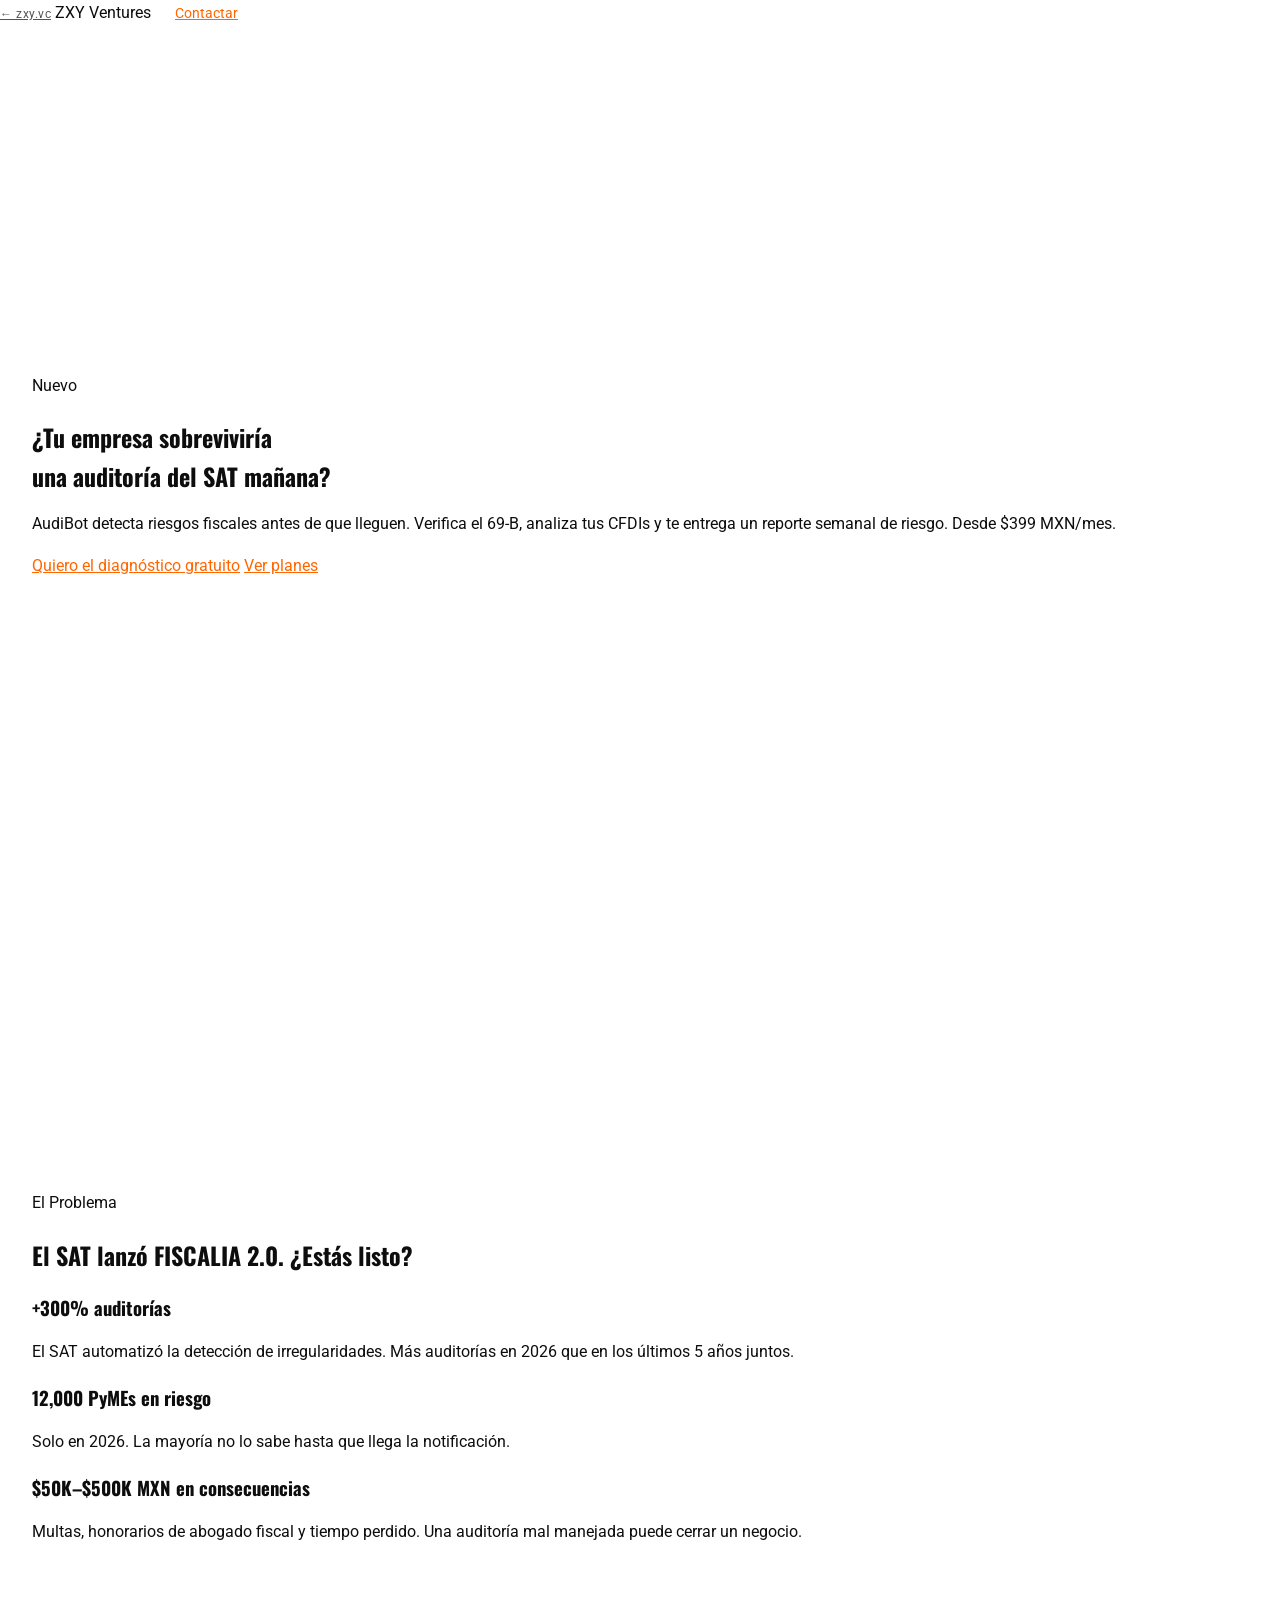
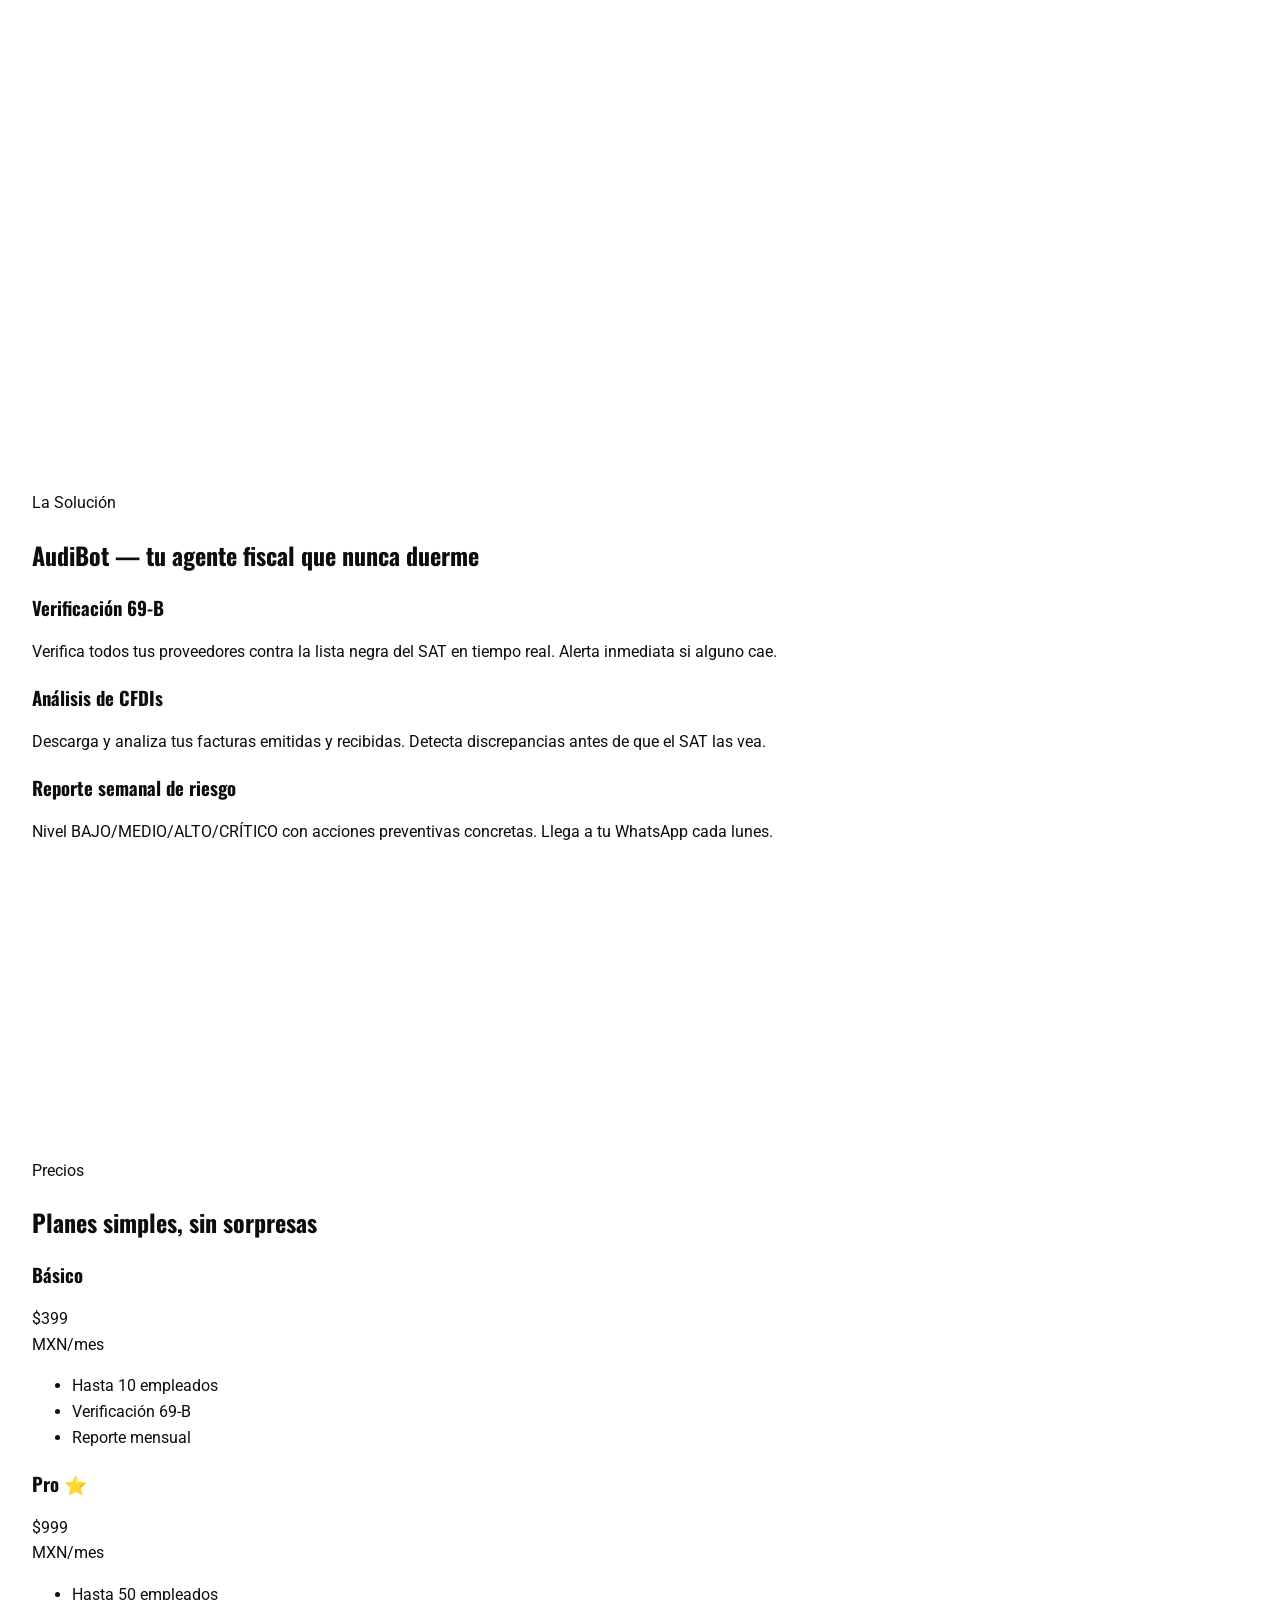
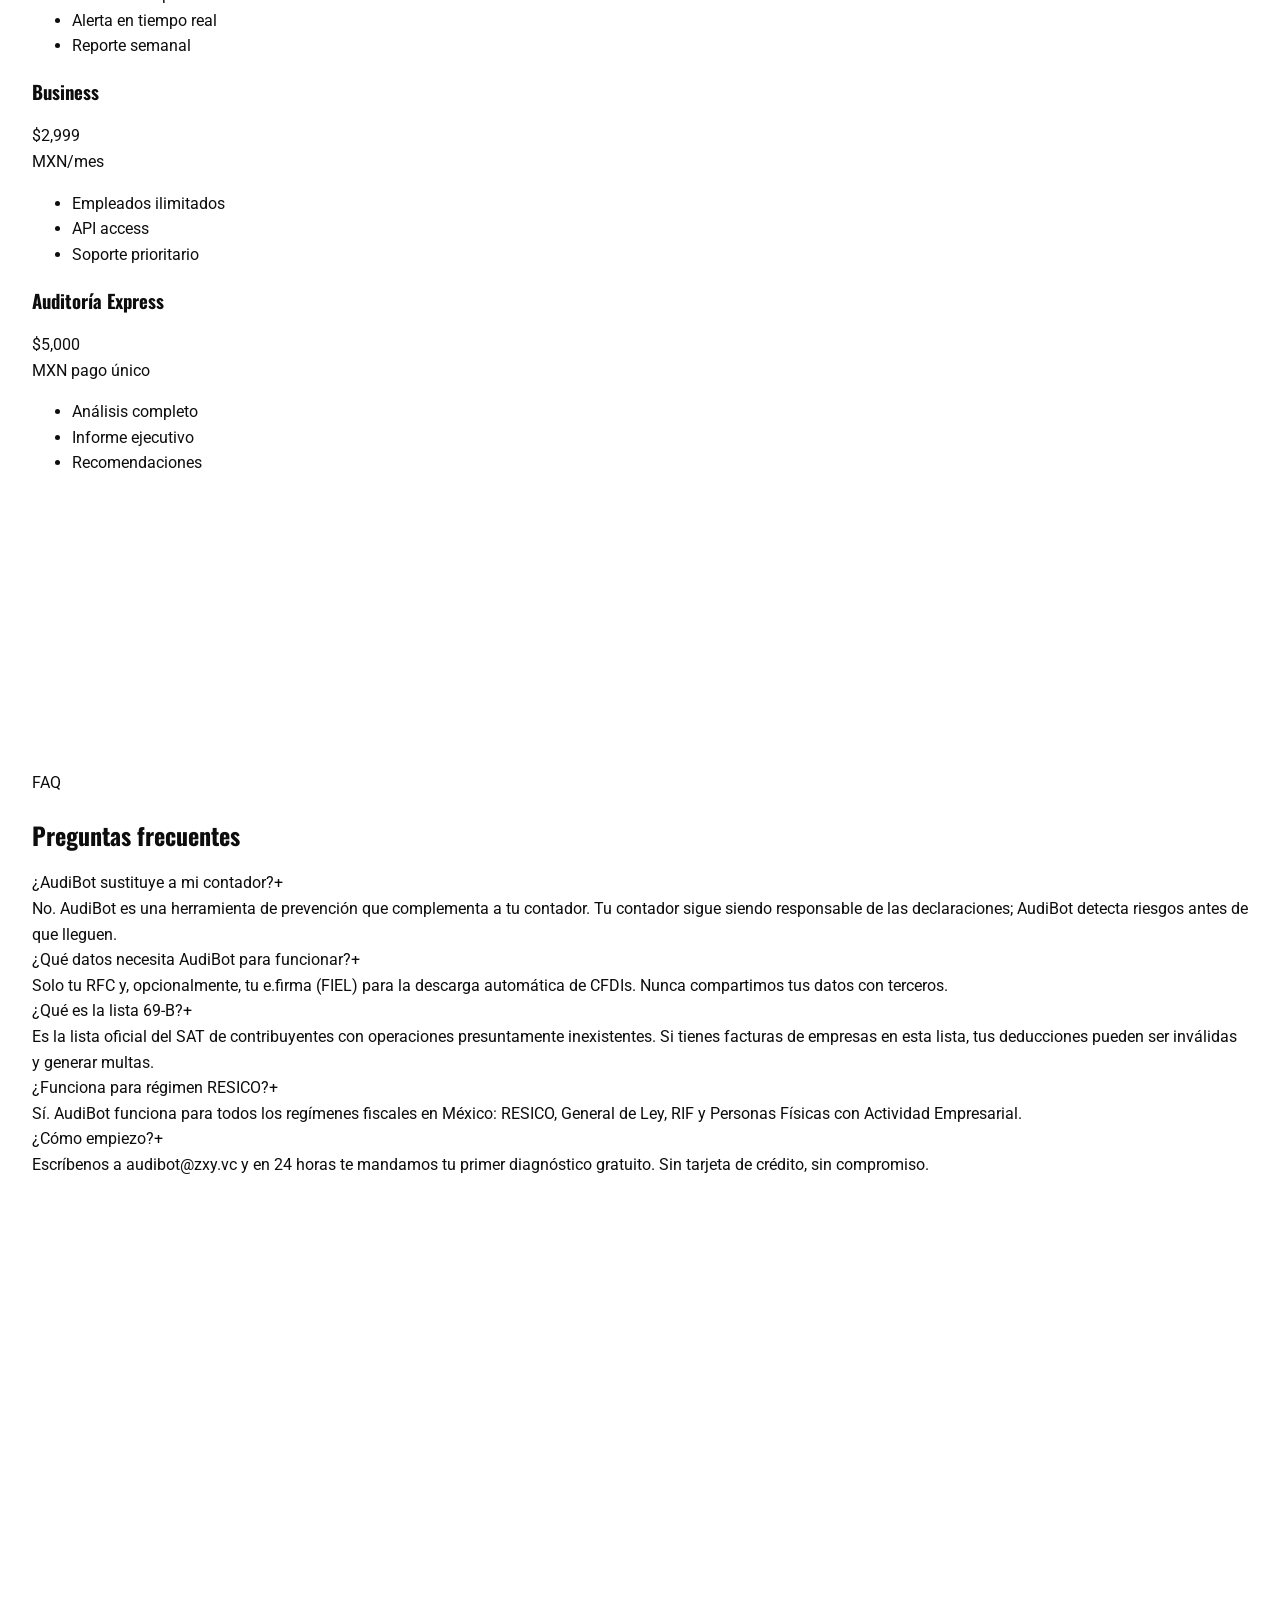
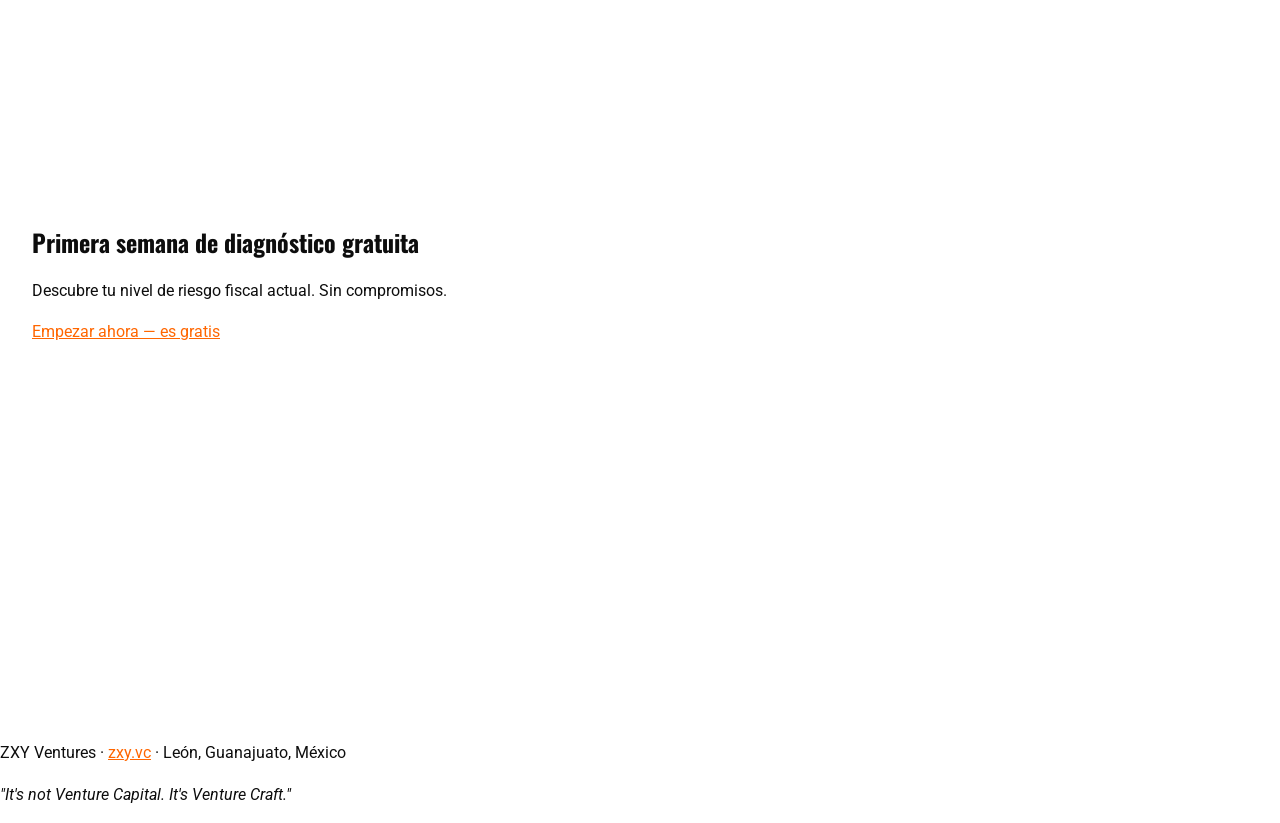
==== commit 6b6052d4: "refactor: migrar a design system ZXY v2" ====
--- a/landing.html
+++ b/landing.html
@@ -18,12 +18,13 @@
 </head>
 <body>
 <nav><div class="container inner">
+  <a href="https://zxy.vc" style="font-size:12px;color:var(--muted);font-family:var(--font-b);letter-spacing:0.5px;display:inline-flex;align-items:center;gap:4px;opacity:0.7;transition:opacity 0.2s;" onmouseover="this.style.opacity='1'" onmouseout="this.style.opacity='0.7'">← zxy.vc</a>
   <span class="brand">ZXY <span>Ventures</span></span>
   <a href="mailto:fran@zxy.vc" class="btn-primary" style="padding:8px 20px;font-size:.85rem;">Contactar</a>
 </div></nav>
 
 <section class="hero"><div class="container">
-  <span class="badge">Nuevo</span>
+  <span class="badge-live">Nuevo</span>
   <h1>¿Tu empresa sobreviviría<br><span class="accent">una auditoría del SAT</span> mañana?</h1>
   <p>AudiBot detecta riesgos fiscales antes de que lleguen. Verifica el 69-B, analiza tus CFDIs y te entrega un reporte semanal de riesgo. Desde $399 MXN/mes.</p>
   <a href="mailto:audibot@zxy.vc?subject=Diagnóstico gratuito AudiBot" class="btn-primary">Quiero el diagnóstico gratuito</a>
@@ -31,7 +32,7 @@
 </div></section>
 
 <section><div class="container">
-  <span class="badge">El Problema</span>
+  <span class="badge-live">El Problema</span>
   <h2>El SAT lanzó FISCALIA 2.0. ¿Estás listo?</h2>
   <div class="grid3">
     <div class="venture-card"><h3>+300% auditorías</h3><p>El SAT automatizó la detección de irregularidades. Más auditorías en 2026 que en los últimos 5 años juntos.</p></div>
@@ -41,7 +42,7 @@
 </div></section>
 
 <section><div class="container">
-  <span class="badge">La Solución</span>
+  <span class="badge-live">La Solución</span>
   <h2>AudiBot — tu agente fiscal que nunca duerme</h2>
   <div class="grid3">
     <div class="venture-card"><h3>Verificación 69-B</h3><p>Verifica todos tus proveedores contra la lista negra del SAT en tiempo real. Alerta inmediata si alguno cae.</p></div>
@@ -51,7 +52,7 @@
 </div></section>
 
 <section id="precios"><div class="container">
-  <span class="badge">Precios</span>
+  <span class="badge-live">Precios</span>
   <h2>Planes simples, sin sorpresas</h2>
   <div class="pricing">
     <div class="price-card"><h3>Básico</h3><div class="amount">$399</div><div class="period">MXN/mes</div><ul><li>Hasta 10 empleados</li><li>Verificación 69-B</li><li>Reporte mensual</li></ul></div>
@@ -61,7 +62,7 @@
   </div>
 </div></section>
 
-<section><div class="container"><span class="badge">FAQ</span><h2>Preguntas frecuentes</h2><div class="faq-item"><div class="faq-q" onclick="toggleFaq(this)">¿AudiBot sustituye a mi contador?<span class="icon">+</span></div><div class="faq-a">No. AudiBot es una herramienta de prevención que complementa a tu contador. Tu contador sigue siendo responsable de las declaraciones; AudiBot detecta riesgos antes de que lleguen.</div></div><div class="faq-item"><div class="faq-q" onclick="toggleFaq(this)">¿Qué datos necesita AudiBot para funcionar?<span class="icon">+</span></div><div class="faq-a">Solo tu RFC y, opcionalmente, tu e.firma (FIEL) para la descarga automática de CFDIs. Nunca compartimos tus datos con terceros.</div></div><div class="faq-item"><div class="faq-q" onclick="toggleFaq(this)">¿Qué es la lista 69-B?<span class="icon">+</span></div><div class="faq-a">Es la lista oficial del SAT de contribuyentes con operaciones presuntamente inexistentes. Si tienes facturas de empresas en esta lista, tus deducciones pueden ser inválidas y generar multas.</div></div><div class="faq-item"><div class="faq-q" onclick="toggleFaq(this)">¿Funciona para régimen RESICO?<span class="icon">+</span></div><div class="faq-a">Sí. AudiBot funciona para todos los regímenes fiscales en México: RESICO, General de Ley, RIF y Personas Físicas con Actividad Empresarial.</div></div><div class="faq-item"><div class="faq-q" onclick="toggleFaq(this)">¿Cómo empiezo?<span class="icon">+</span></div><div class="faq-a">Escríbenos a audibot@zxy.vc y en 24 horas te mandamos tu primer diagnóstico gratuito. Sin tarjeta de crédito, sin compromiso.</div></div></div></section>
+<section><div class="container"><span class="badge-live">FAQ</span><h2>Preguntas frecuentes</h2><div class="faq-item"><div class="faq-q" onclick="toggleFaq(this)">¿AudiBot sustituye a mi contador?<span class="icon">+</span></div><div class="faq-a">No. AudiBot es una herramienta de prevención que complementa a tu contador. Tu contador sigue siendo responsable de las declaraciones; AudiBot detecta riesgos antes de que lleguen.</div></div><div class="faq-item"><div class="faq-q" onclick="toggleFaq(this)">¿Qué datos necesita AudiBot para funcionar?<span class="icon">+</span></div><div class="faq-a">Solo tu RFC y, opcionalmente, tu e.firma (FIEL) para la descarga automática de CFDIs. Nunca compartimos tus datos con terceros.</div></div><div class="faq-item"><div class="faq-q" onclick="toggleFaq(this)">¿Qué es la lista 69-B?<span class="icon">+</span></div><div class="faq-a">Es la lista oficial del SAT de contribuyentes con operaciones presuntamente inexistentes. Si tienes facturas de empresas en esta lista, tus deducciones pueden ser inválidas y generar multas.</div></div><div class="faq-item"><div class="faq-q" onclick="toggleFaq(this)">¿Funciona para régimen RESICO?<span class="icon">+</span></div><div class="faq-a">Sí. AudiBot funciona para todos los regímenes fiscales en México: RESICO, General de Ley, RIF y Personas Físicas con Actividad Empresarial.</div></div><div class="faq-item"><div class="faq-q" onclick="toggleFaq(this)">¿Cómo empiezo?<span class="icon">+</span></div><div class="faq-a">Escríbenos a audibot@zxy.vc y en 24 horas te mandamos tu primer diagnóstico gratuito. Sin tarjeta de crédito, sin compromiso.</div></div></div></section>
 
 <section><div class="container"><div class="cta-section">
   <h2>Primera semana de diagnóstico gratuita</h2>
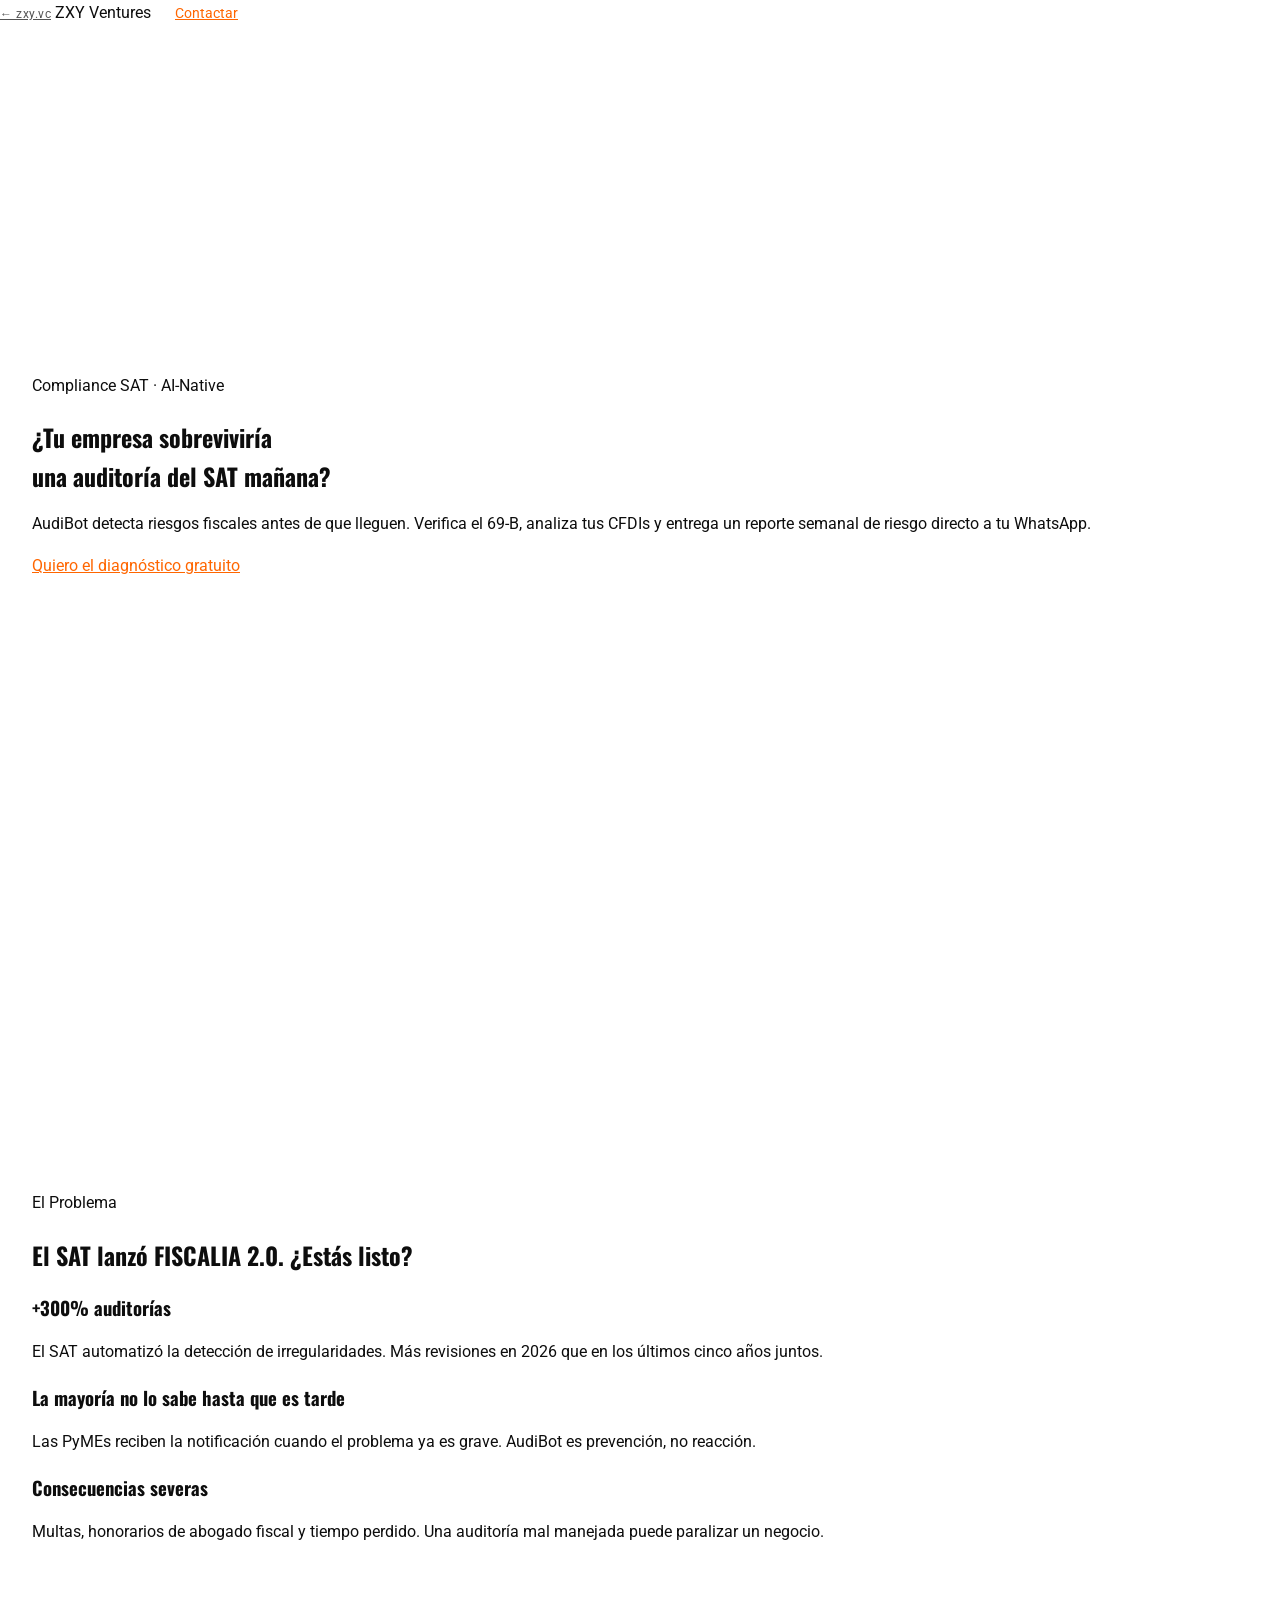
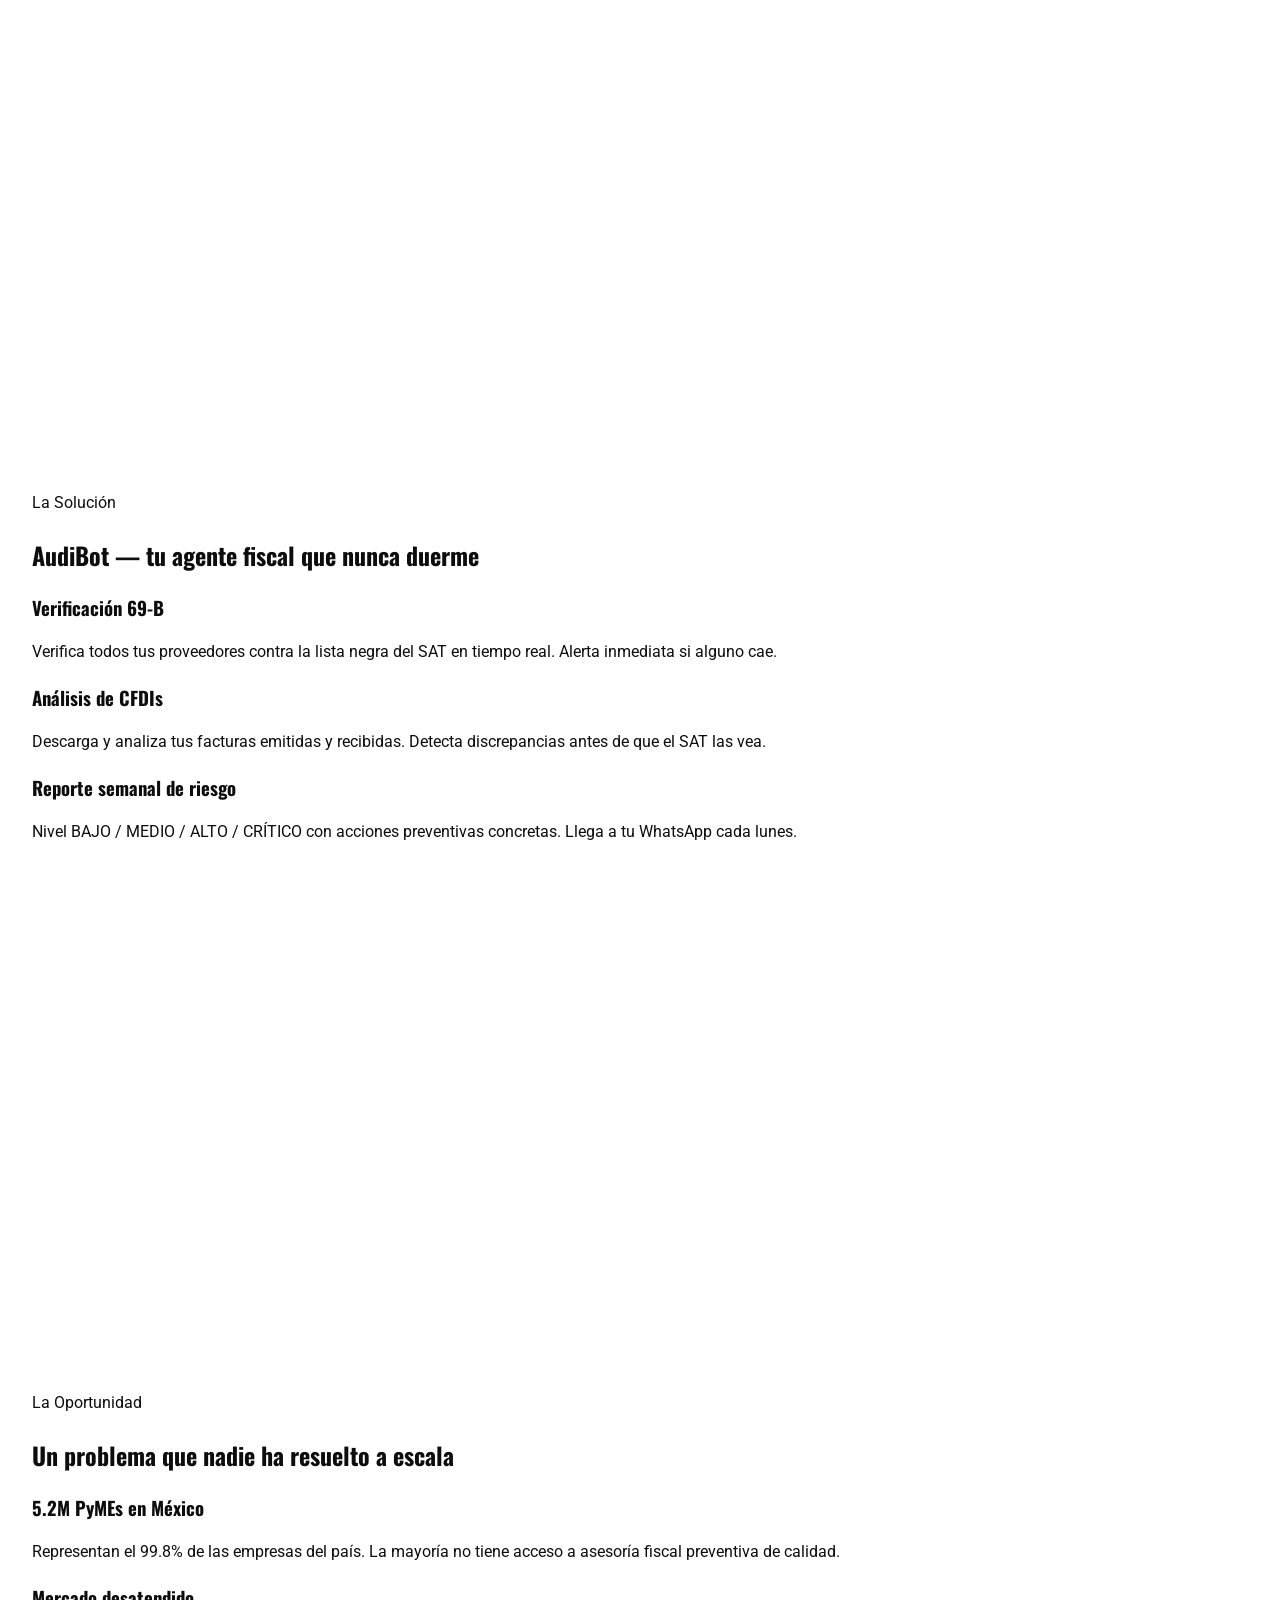
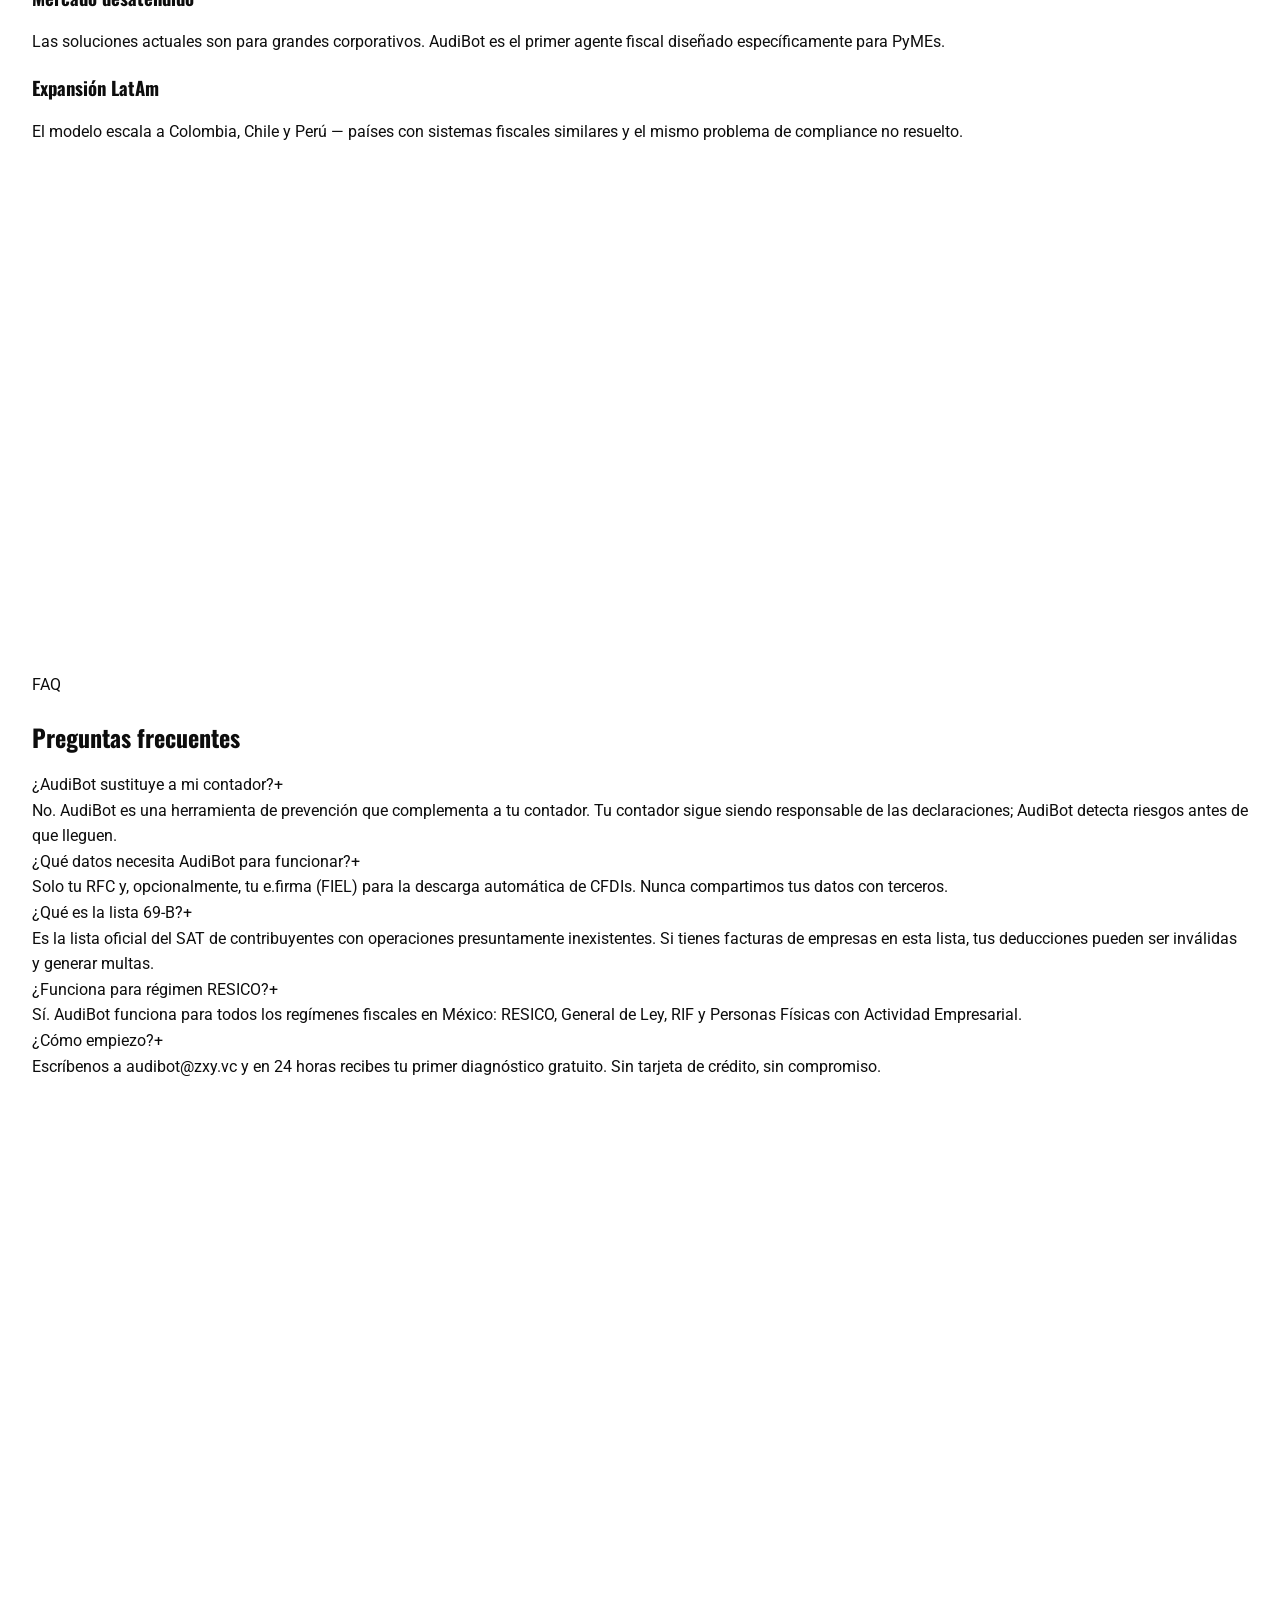
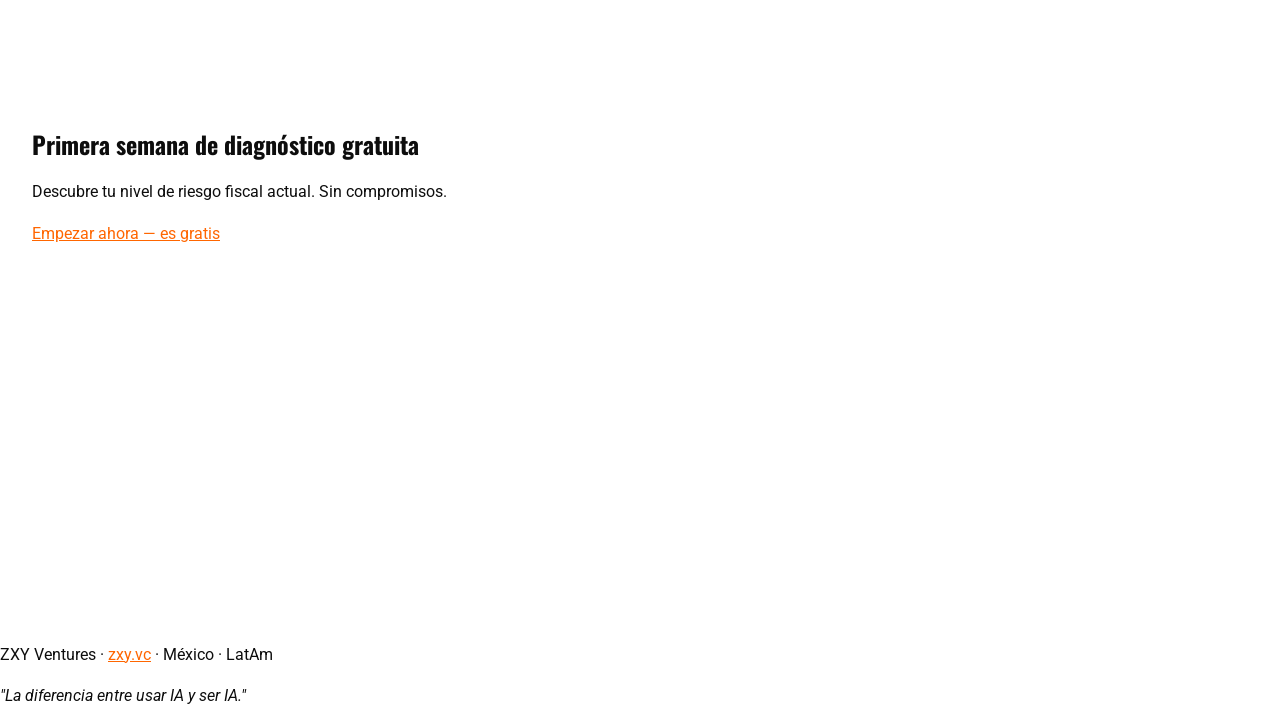
==== commit ff557f9f: "content: quitar pricing/León, agregar oportunidad, framing agentic-native" ====
--- a/landing.html
+++ b/landing.html
@@ -5,7 +5,6 @@
 <title>AudiBot — Compliance Fiscal SAT | ZXY Ventures</title>
 <link rel="preconnect" href="https://fonts.googleapis.com"><link rel="preconnect" href="https://fonts.gstatic.com" crossorigin><link href="https://fonts.googleapis.com/css2?family=Oswald:wght@400;600&family=Raleway:wght@400;500;600&display=swap" rel="stylesheet">
 <link rel="stylesheet" href="style.css">
-
 <script>
   function toggleFaq(el) {
     const a = el.nextElementSibling;
@@ -14,30 +13,28 @@
     icon.textContent = a.classList.contains('open') ? '−' : '+';
   }
 </script>
-
 </head>
 <body>
 <nav><div class="container inner">
   <a href="https://zxy.vc" style="font-size:12px;color:var(--muted);font-family:var(--font-b);letter-spacing:0.5px;display:inline-flex;align-items:center;gap:4px;opacity:0.7;transition:opacity 0.2s;" onmouseover="this.style.opacity='1'" onmouseout="this.style.opacity='0.7'">← zxy.vc</a>
   <span class="brand">ZXY <span>Ventures</span></span>
-  <a href="mailto:fran@zxy.vc" class="btn-primary" style="padding:8px 20px;font-size:.85rem;">Contactar</a>
+  <a href="mailto:audibot@zxy.vc" class="btn-primary" style="padding:8px 20px;font-size:.85rem;">Contactar</a>
 </div></nav>
 
 <section class="hero"><div class="container">
-  <span class="badge-live">Nuevo</span>
+  <span class="badge-live">Compliance SAT · AI-Native</span>
   <h1>¿Tu empresa sobreviviría<br><span class="accent">una auditoría del SAT</span> mañana?</h1>
-  <p>AudiBot detecta riesgos fiscales antes de que lleguen. Verifica el 69-B, analiza tus CFDIs y te entrega un reporte semanal de riesgo. Desde $399 MXN/mes.</p>
+  <p>AudiBot detecta riesgos fiscales antes de que lleguen. Verifica el 69-B, analiza tus CFDIs y entrega un reporte semanal de riesgo directo a tu WhatsApp.</p>
   <a href="mailto:audibot@zxy.vc?subject=Diagnóstico gratuito AudiBot" class="btn-primary">Quiero el diagnóstico gratuito</a>
-  <a href="#precios" class="btn-secondary">Ver planes</a>
 </div></section>
 
 <section><div class="container">
   <span class="badge-live">El Problema</span>
   <h2>El SAT lanzó FISCALIA 2.0. ¿Estás listo?</h2>
   <div class="grid3">
-    <div class="venture-card"><h3>+300% auditorías</h3><p>El SAT automatizó la detección de irregularidades. Más auditorías en 2026 que en los últimos 5 años juntos.</p></div>
-    <div class="venture-card"><h3>12,000 PyMEs en riesgo</h3><p>Solo en 2026. La mayoría no lo sabe hasta que llega la notificación.</p></div>
-    <div class="venture-card"><h3>$50K–$500K MXN en consecuencias</h3><p>Multas, honorarios de abogado fiscal y tiempo perdido. Una auditoría mal manejada puede cerrar un negocio.</p></div>
+    <div class="venture-card"><h3>+300% auditorías</h3><p>El SAT automatizó la detección de irregularidades. Más revisiones en 2026 que en los últimos cinco años juntos.</p></div>
+    <div class="venture-card"><h3>La mayoría no lo sabe hasta que es tarde</h3><p>Las PyMEs reciben la notificación cuando el problema ya es grave. AudiBot es prevención, no reacción.</p></div>
+    <div class="venture-card"><h3>Consecuencias severas</h3><p>Multas, honorarios de abogado fiscal y tiempo perdido. Una auditoría mal manejada puede paralizar un negocio.</p></div>
   </div>
 </div></section>
 
@@ -47,22 +44,27 @@
   <div class="grid3">
     <div class="venture-card"><h3>Verificación 69-B</h3><p>Verifica todos tus proveedores contra la lista negra del SAT en tiempo real. Alerta inmediata si alguno cae.</p></div>
     <div class="venture-card"><h3>Análisis de CFDIs</h3><p>Descarga y analiza tus facturas emitidas y recibidas. Detecta discrepancias antes de que el SAT las vea.</p></div>
-    <div class="venture-card"><h3>Reporte semanal de riesgo</h3><p>Nivel BAJO/MEDIO/ALTO/CRÍTICO con acciones preventivas concretas. Llega a tu WhatsApp cada lunes.</p></div>
+    <div class="venture-card"><h3>Reporte semanal de riesgo</h3><p>Nivel BAJO / MEDIO / ALTO / CRÍTICO con acciones preventivas concretas. Llega a tu WhatsApp cada lunes.</p></div>
   </div>
 </div></section>
 
-<section id="precios"><div class="container">
-  <span class="badge-live">Precios</span>
-  <h2>Planes simples, sin sorpresas</h2>
-  <div class="pricing">
-    <div class="price-card"><h3>Básico</h3><div class="amount">$399</div><div class="period">MXN/mes</div><ul><li>Hasta 10 empleados</li><li>Verificación 69-B</li><li>Reporte mensual</li></ul></div>
-    <div class="price-card featured"><h3>Pro ⭐</h3><div class="amount">$999</div><div class="period">MXN/mes</div><ul><li>Hasta 50 empleados</li><li>Alerta en tiempo real</li><li>Reporte semanal</li></ul></div>
-    <div class="price-card"><h3>Business</h3><div class="amount">$2,999</div><div class="period">MXN/mes</div><ul><li>Empleados ilimitados</li><li>API access</li><li>Soporte prioritario</li></ul></div>
-    <div class="price-card"><h3>Auditoría Express</h3><div class="amount">$5,000</div><div class="period">MXN pago único</div><ul><li>Análisis completo</li><li>Informe ejecutivo</li><li>Recomendaciones</li></ul></div>
+<section><div class="container">
+  <span class="badge-live">La Oportunidad</span>
+  <h2>Un problema que nadie ha resuelto a escala</h2>
+  <div class="grid3">
+    <div class="venture-card"><h3>5.2M PyMEs en México</h3><p>Representan el 99.8% de las empresas del país. La mayoría no tiene acceso a asesoría fiscal preventiva de calidad.</p></div>
+    <div class="venture-card"><h3>Mercado desatendido</h3><p>Las soluciones actuales son para grandes corporativos. AudiBot es el primer agente fiscal diseñado específicamente para PyMEs.</p></div>
+    <div class="venture-card"><h3>Expansión LatAm</h3><p>El modelo escala a Colombia, Chile y Perú — países con sistemas fiscales similares y el mismo problema de compliance no resuelto.</p></div>
   </div>
 </div></section>
 
-<section><div class="container"><span class="badge-live">FAQ</span><h2>Preguntas frecuentes</h2><div class="faq-item"><div class="faq-q" onclick="toggleFaq(this)">¿AudiBot sustituye a mi contador?<span class="icon">+</span></div><div class="faq-a">No. AudiBot es una herramienta de prevención que complementa a tu contador. Tu contador sigue siendo responsable de las declaraciones; AudiBot detecta riesgos antes de que lleguen.</div></div><div class="faq-item"><div class="faq-q" onclick="toggleFaq(this)">¿Qué datos necesita AudiBot para funcionar?<span class="icon">+</span></div><div class="faq-a">Solo tu RFC y, opcionalmente, tu e.firma (FIEL) para la descarga automática de CFDIs. Nunca compartimos tus datos con terceros.</div></div><div class="faq-item"><div class="faq-q" onclick="toggleFaq(this)">¿Qué es la lista 69-B?<span class="icon">+</span></div><div class="faq-a">Es la lista oficial del SAT de contribuyentes con operaciones presuntamente inexistentes. Si tienes facturas de empresas en esta lista, tus deducciones pueden ser inválidas y generar multas.</div></div><div class="faq-item"><div class="faq-q" onclick="toggleFaq(this)">¿Funciona para régimen RESICO?<span class="icon">+</span></div><div class="faq-a">Sí. AudiBot funciona para todos los regímenes fiscales en México: RESICO, General de Ley, RIF y Personas Físicas con Actividad Empresarial.</div></div><div class="faq-item"><div class="faq-q" onclick="toggleFaq(this)">¿Cómo empiezo?<span class="icon">+</span></div><div class="faq-a">Escríbenos a audibot@zxy.vc y en 24 horas te mandamos tu primer diagnóstico gratuito. Sin tarjeta de crédito, sin compromiso.</div></div></div></section>
+<section><div class="container"><span class="badge-live">FAQ</span><h2>Preguntas frecuentes</h2>
+  <div class="faq-item"><div class="faq-q" onclick="toggleFaq(this)">¿AudiBot sustituye a mi contador?<span class="icon">+</span></div><div class="faq-a">No. AudiBot es una herramienta de prevención que complementa a tu contador. Tu contador sigue siendo responsable de las declaraciones; AudiBot detecta riesgos antes de que lleguen.</div></div>
+  <div class="faq-item"><div class="faq-q" onclick="toggleFaq(this)">¿Qué datos necesita AudiBot para funcionar?<span class="icon">+</span></div><div class="faq-a">Solo tu RFC y, opcionalmente, tu e.firma (FIEL) para la descarga automática de CFDIs. Nunca compartimos tus datos con terceros.</div></div>
+  <div class="faq-item"><div class="faq-q" onclick="toggleFaq(this)">¿Qué es la lista 69-B?<span class="icon">+</span></div><div class="faq-a">Es la lista oficial del SAT de contribuyentes con operaciones presuntamente inexistentes. Si tienes facturas de empresas en esta lista, tus deducciones pueden ser inválidas y generar multas.</div></div>
+  <div class="faq-item"><div class="faq-q" onclick="toggleFaq(this)">¿Funciona para régimen RESICO?<span class="icon">+</span></div><div class="faq-a">Sí. AudiBot funciona para todos los regímenes fiscales en México: RESICO, General de Ley, RIF y Personas Físicas con Actividad Empresarial.</div></div>
+  <div class="faq-item"><div class="faq-q" onclick="toggleFaq(this)">¿Cómo empiezo?<span class="icon">+</span></div><div class="faq-a">Escríbenos a audibot@zxy.vc y en 24 horas recibes tu primer diagnóstico gratuito. Sin tarjeta de crédito, sin compromiso.</div></div>
+</div></section>
 
 <section><div class="container"><div class="cta-section">
   <h2>Primera semana de diagnóstico gratuita</h2>
@@ -71,7 +73,7 @@
 </div></div></section>
 
 <footer class="container">
-  <p>ZXY Ventures · <a href="https://zxy.vc">zxy.vc</a> · León, Guanajuato, México</p>
-  <p style="margin-top:6px;font-style:italic">"It's not Venture Capital. It's Venture Craft."</p>
+  <p>ZXY Ventures · <a href="https://zxy.vc">zxy.vc</a> · México · LatAm</p>
+  <p style="margin-top:6px;font-style:italic">"La diferencia entre usar IA y ser IA."</p>
 </footer>
-</body></html>+</body></html>
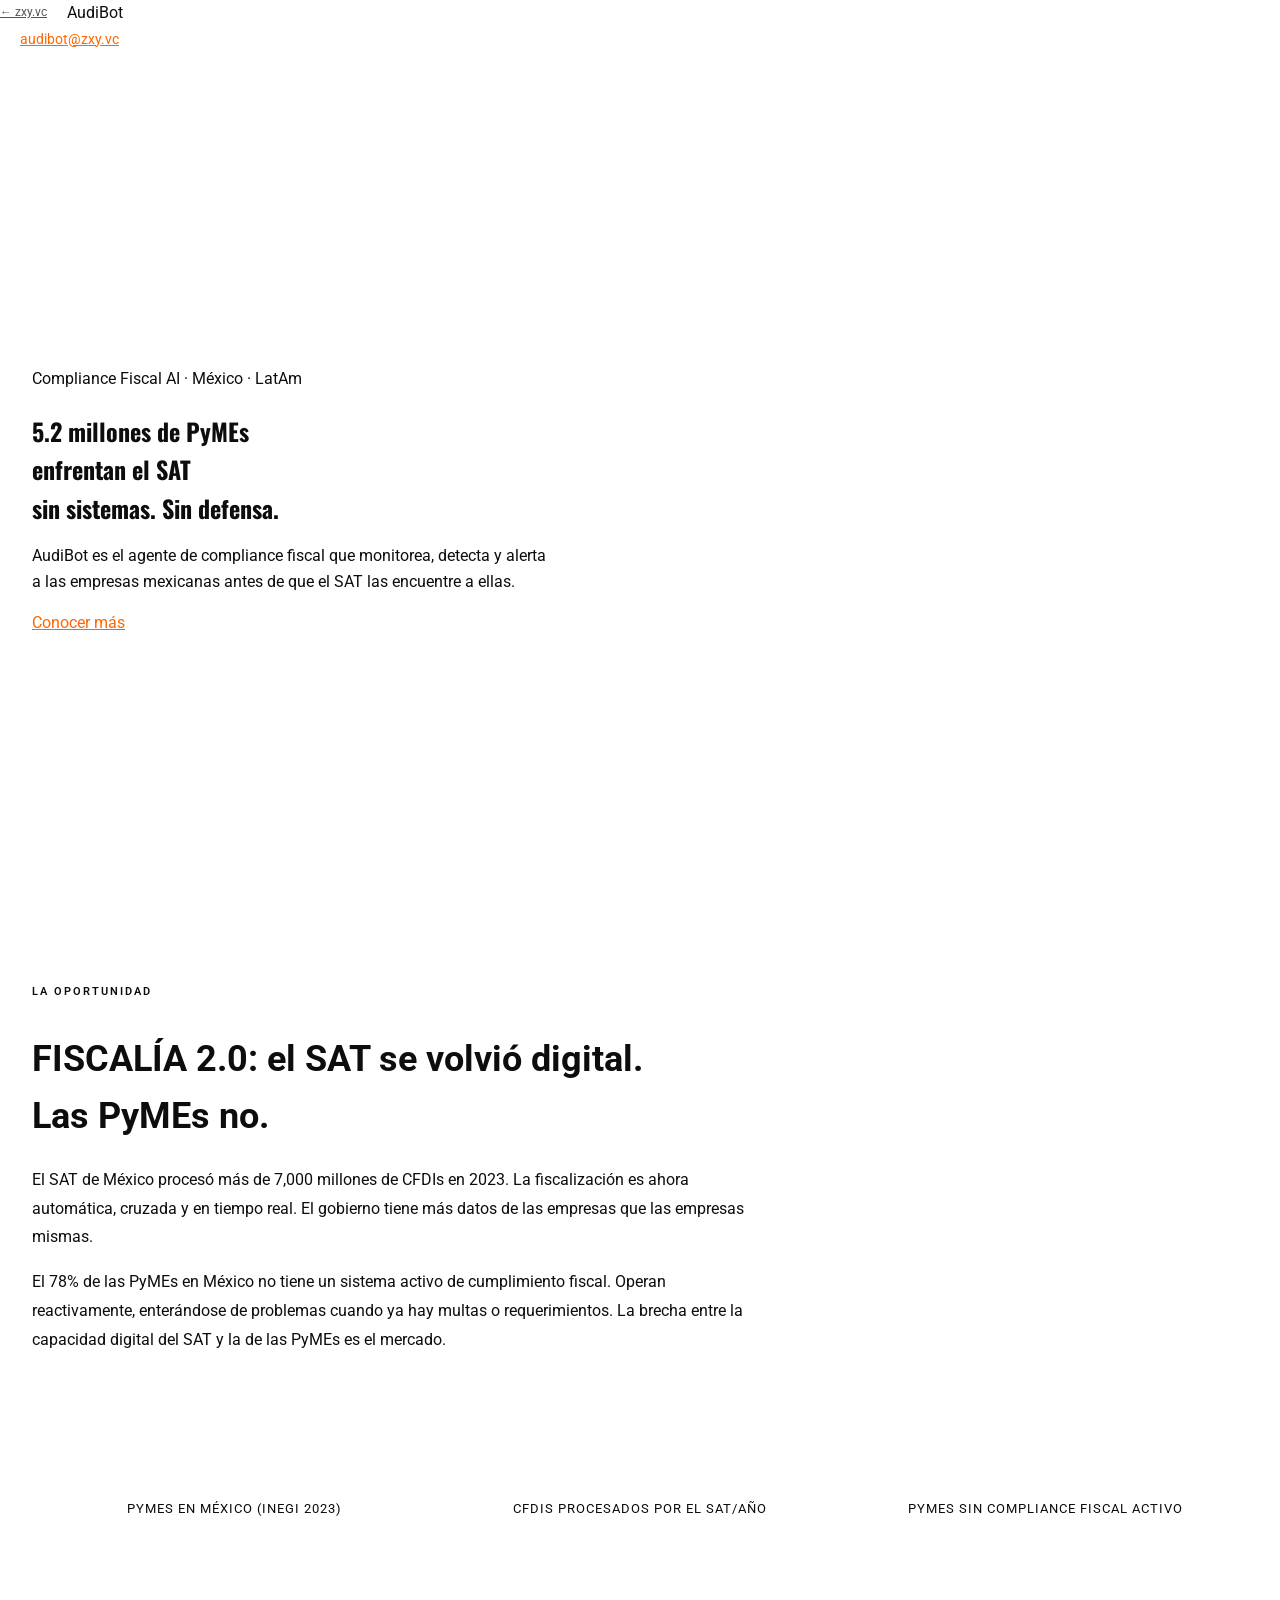
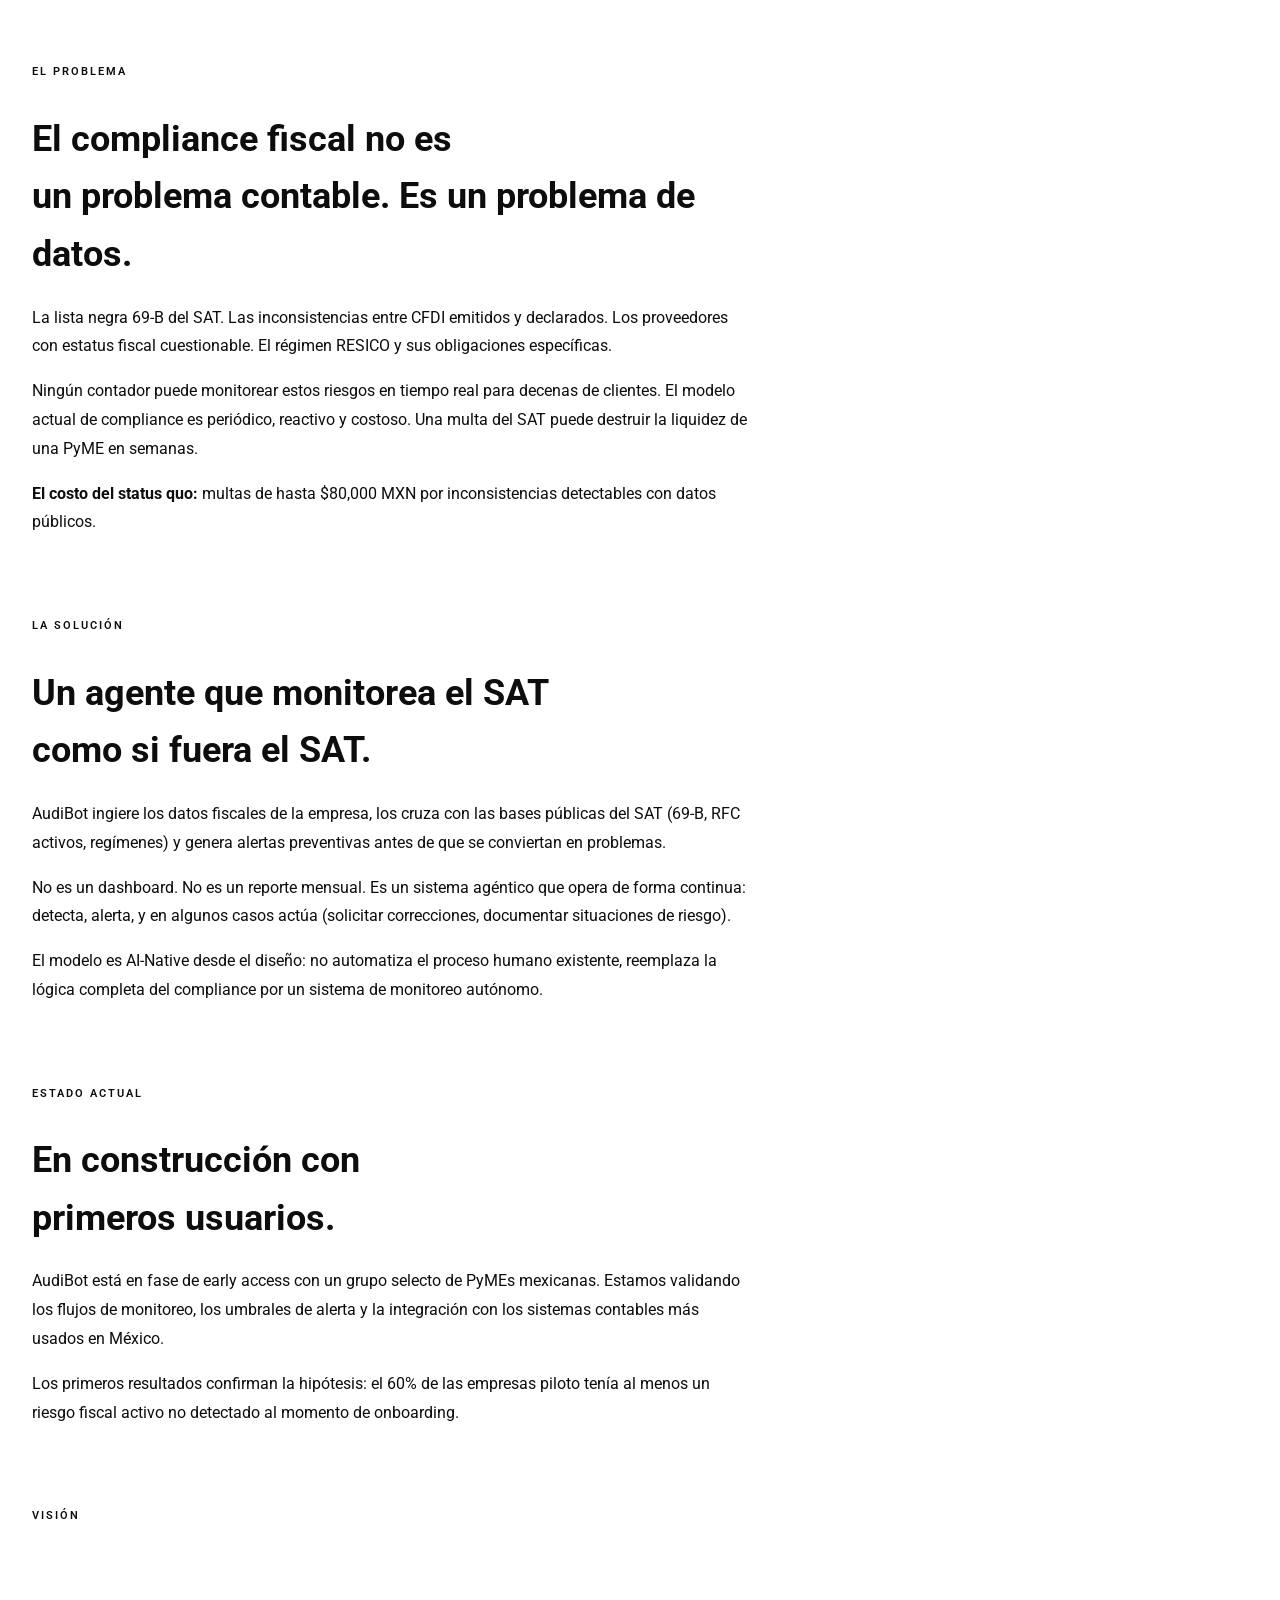
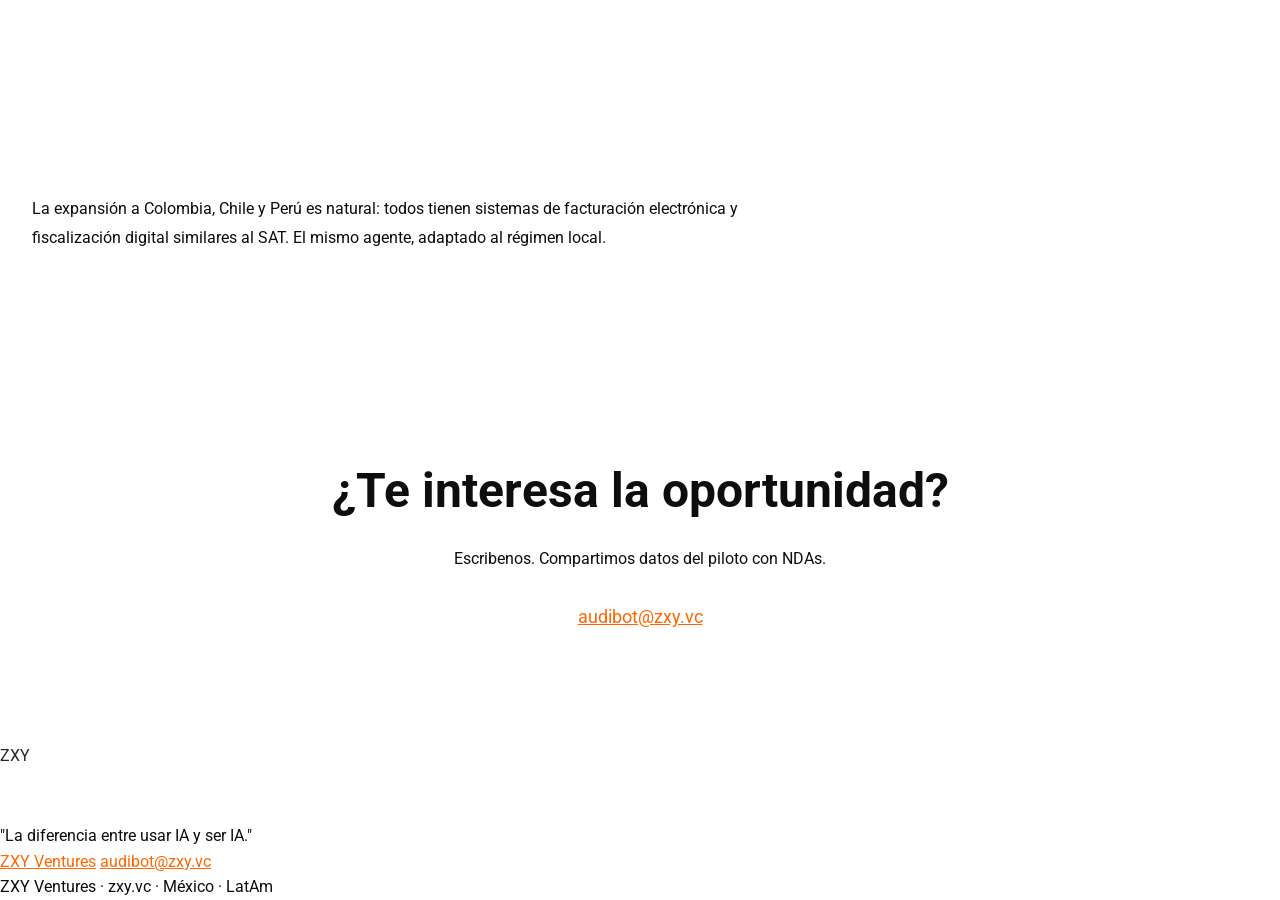
==== commit d69abc30: "feat: redesign as investor-pitch landing - Audience: founders, investors, strategic partners (not en" ====
--- a/landing.html
+++ b/landing.html
@@ -1,79 +1,168 @@
 <!DOCTYPE html>
 <html lang="es">
 <head>
-<meta charset="UTF-8"><meta name="viewport" content="width=device-width,initial-scale=1">
-<title>AudiBot — Compliance Fiscal SAT | ZXY Ventures</title>
-<link rel="preconnect" href="https://fonts.googleapis.com"><link rel="preconnect" href="https://fonts.gstatic.com" crossorigin><link href="https://fonts.googleapis.com/css2?family=Oswald:wght@400;600&family=Raleway:wght@400;500;600&display=swap" rel="stylesheet">
-<link rel="stylesheet" href="style.css">
-<script>
-  function toggleFaq(el) {
-    const a = el.nextElementSibling;
-    const icon = el.querySelector('.icon');
-    a.classList.toggle('open');
-    icon.textContent = a.classList.contains('open') ? '−' : '+';
-  }
-</script>
+  <meta charset="UTF-8" />
+  <meta name="viewport" content="width=device-width, initial-scale=1.0" />
+  <title>AudiBot — Compliance Fiscal AI para México | ZXY Ventures</title>
+  <meta name="description" content="5.2M PyMEs en México enfrentan el SAT sin sistemas. AudiBot es el agente de compliance fiscal que opera 24/7." />
+  <link rel="preconnect" href="https://fonts.googleapis.com" />
+  <link rel="preconnect" href="https://fonts.gstatic.com" crossorigin />
+  <link href="https://fonts.googleapis.com/css2?family=Oswald:wght@400;600&family=Raleway:wght@400;500;600&display=swap" rel="stylesheet" />
+  <link rel="stylesheet" href="style.css" />
+  <style>
+    .pitch-stat { text-align: center; padding: 32px 24px; }
+    .pitch-stat .num { font-family: var(--font-h); font-size: 56px; font-weight: 600; color: #fff; line-height: 1; }
+    .pitch-stat .label { font-size: 13px; color: var(--muted); margin-top: 8px; text-transform: uppercase; letter-spacing: 1px; }
+    .pitch-grid { display: grid; grid-template-columns: repeat(3, 1fr); gap: 1px; background: var(--border); border: 1px solid var(--border); border-radius: 12px; overflow: hidden; margin: 48px 0; }
+    .pitch-grid .pitch-stat { background: var(--bg2); }
+    .narrative { max-width: 720px; }
+    .narrative h2 { font-family: var(--font-h); font-size: 36px; margin-bottom: 20px; }
+    .narrative p { color: var(--accent2); line-height: 1.8; margin-bottom: 16px; font-size: 16px; }
+    .section-tag { font-size: 11px; font-weight: 600; letter-spacing: 2px; text-transform: uppercase; color: var(--muted); margin-bottom: 16px; display: flex; align-items: center; gap: 8px; }
+    .section-tag::after { content: ''; flex: 1; height: 1px; background: var(--border); }
+    .vision-box { background: var(--bg2); border: 1px solid var(--border); border-radius: 12px; padding: 48px; margin: 48px 0; }
+    .vision-box blockquote { font-family: var(--font-h); font-size: 28px; line-height: 1.4; color: #fff; border: none; padding: 0; margin: 0; }
+    .cta-minimal { text-align: center; padding: 80px 0; }
+    .cta-minimal h2 { font-family: var(--font-h); font-size: 48px; margin-bottom: 16px; }
+    .cta-minimal p { color: var(--muted); margin-bottom: 32px; }
+    @media (max-width: 640px) { .pitch-grid { grid-template-columns: 1fr; } .pitch-stat .num { font-size: 40px; } }
+  </style>
 </head>
 <body>
-<nav><div class="container inner">
-  <a href="https://zxy.vc" style="font-size:12px;color:var(--muted);font-family:var(--font-b);letter-spacing:0.5px;display:inline-flex;align-items:center;gap:4px;opacity:0.7;transition:opacity 0.2s;" onmouseover="this.style.opacity='1'" onmouseout="this.style.opacity='0.7'">← zxy.vc</a>
-  <span class="brand">ZXY <span>Ventures</span></span>
-  <a href="mailto:audibot@zxy.vc" class="btn-primary" style="padding:8px 20px;font-size:.85rem;">Contactar</a>
-</div></nav>
 
-<section class="hero"><div class="container">
-  <span class="badge-live">Compliance SAT · AI-Native</span>
-  <h1>¿Tu empresa sobreviviría<br><span class="accent">una auditoría del SAT</span> mañana?</h1>
-  <p>AudiBot detecta riesgos fiscales antes de que lleguen. Verifica el 69-B, analiza tus CFDIs y entrega un reporte semanal de riesgo directo a tu WhatsApp.</p>
-  <a href="mailto:audibot@zxy.vc?subject=Diagnóstico gratuito AudiBot" class="btn-primary">Quiero el diagnóstico gratuito</a>
-</div></section>
+  <nav>
+    <div class="container inner">
+      <div style="display:flex;align-items:center;gap:20px;">
+        <a href="https://zxy.vc" style="font-size:12px;color:var(--muted);font-family:var(--font-b);display:inline-flex;align-items:center;gap:4px;opacity:0.7;transition:opacity 0.2s;" onmouseover="this.style.opacity='1'" onmouseout="this.style.opacity='0.7'">← zxy.vc</a>
+        <span class="brand">AudiBot</span>
+      </div>
+      <a href="mailto:audibot@zxy.vc" class="btn-secondary" style="padding:8px 20px;font-size:.85rem;">audibot@zxy.vc</a>
+    </div>
+  </nav>
 
-<section><div class="container">
-  <span class="badge-live">El Problema</span>
-  <h2>El SAT lanzó FISCALIA 2.0. ¿Estás listo?</h2>
-  <div class="grid3">
-    <div class="venture-card"><h3>+300% auditorías</h3><p>El SAT automatizó la detección de irregularidades. Más revisiones en 2026 que en los últimos cinco años juntos.</p></div>
-    <div class="venture-card"><h3>La mayoría no lo sabe hasta que es tarde</h3><p>Las PyMEs reciben la notificación cuando el problema ya es grave. AudiBot es prevención, no reacción.</p></div>
-    <div class="venture-card"><h3>Consecuencias severas</h3><p>Multas, honorarios de abogado fiscal y tiempo perdido. Una auditoría mal manejada puede paralizar un negocio.</p></div>
-  </div>
-</div></section>
+  <section id="hero">
+    <div class="container">
+      <div class="hero-inner">
+        <div class="hero-eyebrow fade-in">Compliance Fiscal AI · México · LatAm</div>
+        <h1 class="hero-headline fade-in fade-in-delay-1">
+          5.2 millones de PyMEs<br>enfrentan el SAT<br>
+          <span class="line2">sin sistemas. Sin defensa.</span>
+        </h1>
+        <p class="hero-sub fade-in fade-in-delay-2">
+          AudiBot es el agente de compliance fiscal que monitorea, detecta y alerta<br>
+          a las empresas mexicanas antes de que el SAT las encuentre a ellas.
+        </p>
+        <div class="hero-ctas fade-in fade-in-delay-3">
+          <a href="mailto:audibot@zxy.vc" class="btn-primary">Conocer más</a>
+        </div>
+      </div>
+    </div>
+  </section>
 
-<section><div class="container">
-  <span class="badge-live">La Solución</span>
-  <h2>AudiBot — tu agente fiscal que nunca duerme</h2>
-  <div class="grid3">
-    <div class="venture-card"><h3>Verificación 69-B</h3><p>Verifica todos tus proveedores contra la lista negra del SAT en tiempo real. Alerta inmediata si alguno cae.</p></div>
-    <div class="venture-card"><h3>Análisis de CFDIs</h3><p>Descarga y analiza tus facturas emitidas y recibidas. Detecta discrepancias antes de que el SAT las vea.</p></div>
-    <div class="venture-card"><h3>Reporte semanal de riesgo</h3><p>Nivel BAJO / MEDIO / ALTO / CRÍTICO con acciones preventivas concretas. Llega a tu WhatsApp cada lunes.</p></div>
-  </div>
-</div></section>
+  <section class="section">
+    <div class="container">
+      <div class="section-tag">La oportunidad</div>
+      <div class="narrative">
+        <h2>FISCALÍA 2.0: el SAT se volvió digital.<br>Las PyMEs no.</h2>
+        <p>El SAT de México procesó más de 7,000 millones de CFDIs en 2023. La fiscalización es ahora automática, cruzada y en tiempo real. El gobierno tiene más datos de las empresas que las empresas mismas.</p>
+        <p>El 78% de las PyMEs en México no tiene un sistema activo de cumplimiento fiscal. Operan reactivamente, enterándose de problemas cuando ya hay multas o requerimientos. La brecha entre la capacidad digital del SAT y la de las PyMEs es el mercado.</p>
+      </div>
+      <div class="pitch-grid fade-in">
+        <div class="pitch-stat">
+          <div class="num">5.2M</div>
+          <div class="label">PyMEs en México (INEGI 2023)</div>
+        </div>
+        <div class="pitch-stat">
+          <div class="num">7B+</div>
+          <div class="label">CFDIs procesados por el SAT/año</div>
+        </div>
+        <div class="pitch-stat">
+          <div class="num">78%</div>
+          <div class="label">PyMEs sin compliance fiscal activo</div>
+        </div>
+      </div>
+    </div>
+  </section>
 
-<section><div class="container">
-  <span class="badge-live">La Oportunidad</span>
-  <h2>Un problema que nadie ha resuelto a escala</h2>
-  <div class="grid3">
-    <div class="venture-card"><h3>5.2M PyMEs en México</h3><p>Representan el 99.8% de las empresas del país. La mayoría no tiene acceso a asesoría fiscal preventiva de calidad.</p></div>
-    <div class="venture-card"><h3>Mercado desatendido</h3><p>Las soluciones actuales son para grandes corporativos. AudiBot es el primer agente fiscal diseñado específicamente para PyMEs.</p></div>
-    <div class="venture-card"><h3>Expansión LatAm</h3><p>El modelo escala a Colombia, Chile y Perú — países con sistemas fiscales similares y el mismo problema de compliance no resuelto.</p></div>
-  </div>
-</div></section>
+  <section class="section" style="background:var(--bg2);border-top:1px solid var(--border);border-bottom:1px solid var(--border);">
+    <div class="container">
+      <div class="section-tag">El problema</div>
+      <div class="narrative">
+        <h2>El compliance fiscal no es<br>un problema contable. Es un problema de datos.</h2>
+        <p>La lista negra 69-B del SAT. Las inconsistencias entre CFDI emitidos y declarados. Los proveedores con estatus fiscal cuestionable. El régimen RESICO y sus obligaciones específicas.</p>
+        <p>Ningún contador puede monitorear estos riesgos en tiempo real para decenas de clientes. El modelo actual de compliance es periódico, reactivo y costoso. Una multa del SAT puede destruir la liquidez de una PyME en semanas.</p>
+        <p><strong>El costo del status quo:</strong> multas de hasta $80,000 MXN por inconsistencias detectables con datos públicos.</p>
+      </div>
+    </div>
+  </section>
 
-<section><div class="container"><span class="badge-live">FAQ</span><h2>Preguntas frecuentes</h2>
-  <div class="faq-item"><div class="faq-q" onclick="toggleFaq(this)">¿AudiBot sustituye a mi contador?<span class="icon">+</span></div><div class="faq-a">No. AudiBot es una herramienta de prevención que complementa a tu contador. Tu contador sigue siendo responsable de las declaraciones; AudiBot detecta riesgos antes de que lleguen.</div></div>
-  <div class="faq-item"><div class="faq-q" onclick="toggleFaq(this)">¿Qué datos necesita AudiBot para funcionar?<span class="icon">+</span></div><div class="faq-a">Solo tu RFC y, opcionalmente, tu e.firma (FIEL) para la descarga automática de CFDIs. Nunca compartimos tus datos con terceros.</div></div>
-  <div class="faq-item"><div class="faq-q" onclick="toggleFaq(this)">¿Qué es la lista 69-B?<span class="icon">+</span></div><div class="faq-a">Es la lista oficial del SAT de contribuyentes con operaciones presuntamente inexistentes. Si tienes facturas de empresas en esta lista, tus deducciones pueden ser inválidas y generar multas.</div></div>
-  <div class="faq-item"><div class="faq-q" onclick="toggleFaq(this)">¿Funciona para régimen RESICO?<span class="icon">+</span></div><div class="faq-a">Sí. AudiBot funciona para todos los regímenes fiscales en México: RESICO, General de Ley, RIF y Personas Físicas con Actividad Empresarial.</div></div>
-  <div class="faq-item"><div class="faq-q" onclick="toggleFaq(this)">¿Cómo empiezo?<span class="icon">+</span></div><div class="faq-a">Escríbenos a audibot@zxy.vc y en 24 horas recibes tu primer diagnóstico gratuito. Sin tarjeta de crédito, sin compromiso.</div></div>
-</div></section>
+  <section class="section">
+    <div class="container">
+      <div class="section-tag">La solución</div>
+      <div class="narrative">
+        <h2>Un agente que monitorea el SAT<br>como si fuera el SAT.</h2>
+        <p>AudiBot ingiere los datos fiscales de la empresa, los cruza con las bases públicas del SAT (69-B, RFC activos, regímenes) y genera alertas preventivas antes de que se conviertan en problemas.</p>
+        <p>No es un dashboard. No es un reporte mensual. Es un sistema agéntico que opera de forma continua: detecta, alerta, y en algunos casos actúa (solicitar correcciones, documentar situaciones de riesgo).</p>
+        <p>El modelo es AI-Native desde el diseño: no automatiza el proceso humano existente, reemplaza la lógica completa del compliance por un sistema de monitoreo autónomo.</p>
+      </div>
+    </div>
+  </section>
 
-<section><div class="container"><div class="cta-section">
-  <h2>Primera semana de diagnóstico gratuita</h2>
-  <p>Descubre tu nivel de riesgo fiscal actual. Sin compromisos.</p>
-  <a href="mailto:audibot@zxy.vc?subject=Quiero mi diagnóstico gratuito" class="btn-primary">Empezar ahora — es gratis</a>
-</div></div></section>
+  <section class="section" style="background:var(--bg2);border-top:1px solid var(--border);border-bottom:1px solid var(--border);">
+    <div class="container">
+      <div class="section-tag">Estado actual</div>
+      <div class="narrative">
+        <h2>En construcción con<br>primeros usuarios.</h2>
+        <p>AudiBot está en fase de early access con un grupo selecto de PyMEs mexicanas. Estamos validando los flujos de monitoreo, los umbrales de alerta y la integración con los sistemas contables más usados en México.</p>
+        <p>Los primeros resultados confirman la hipótesis: el 60% de las empresas piloto tenía al menos un riesgo fiscal activo no detectado al momento de onboarding.</p>
+      </div>
+    </div>
+  </section>
 
-<footer class="container">
-  <p>ZXY Ventures · <a href="https://zxy.vc">zxy.vc</a> · México · LatAm</p>
-  <p style="margin-top:6px;font-style:italic">"La diferencia entre usar IA y ser IA."</p>
-</footer>
-</body></html>
+  <section class="section">
+    <div class="container">
+      <div class="section-tag">Visión</div>
+      <div class="vision-box fade-in">
+        <blockquote>"En 3 años, AudiBot es la capa de compliance fiscal para PyMEs en México y LatAm — integrado con los principales ERPs, bancos y sistemas contables de la región."</blockquote>
+      </div>
+      <div class="narrative">
+        <p>La expansión a Colombia, Chile y Perú es natural: todos tienen sistemas de facturación electrónica y fiscalización digital similares al SAT. El mismo agente, adaptado al régimen local.</p>
+      </div>
+    </div>
+  </section>
+
+  <section class="section">
+    <div class="container">
+      <div class="cta-minimal fade-in">
+        <h2>¿Te interesa la oportunidad?</h2>
+        <p>Escribenos. Compartimos datos del piloto con NDAs.</p>
+        <a href="mailto:audibot@zxy.vc" class="btn-primary" style="font-size:1.1rem;padding:16px 40px;">audibot@zxy.vc</a>
+      </div>
+    </div>
+  </section>
+
+  <footer class="container">
+    <div class="footer-inner">
+      <div class="footer-brand">
+        <div class="footer-logo">ZXY</div>
+        <div class="footer-tagline">"La diferencia entre usar IA y ser IA."</div>
+      </div>
+      <div class="footer-links">
+        <a href="https://zxy.vc">ZXY Ventures</a>
+        <a href="mailto:audibot@zxy.vc">audibot@zxy.vc</a>
+      </div>
+    </div>
+    <div class="footer-bottom">
+      <span>ZXY Ventures · zxy.vc · México · LatAm</span>
+    </div>
+  </footer>
+
+  <script>
+    const fadeEls = document.querySelectorAll('.fade-in');
+    const io = new IntersectionObserver(entries => {
+      entries.forEach(e => { if (e.isIntersecting) { e.target.classList.add('visible'); io.unobserve(e.target); } });
+    }, { threshold: 0.1 });
+    fadeEls.forEach(el => io.observe(el));
+  </script>
+</body>
+</html>
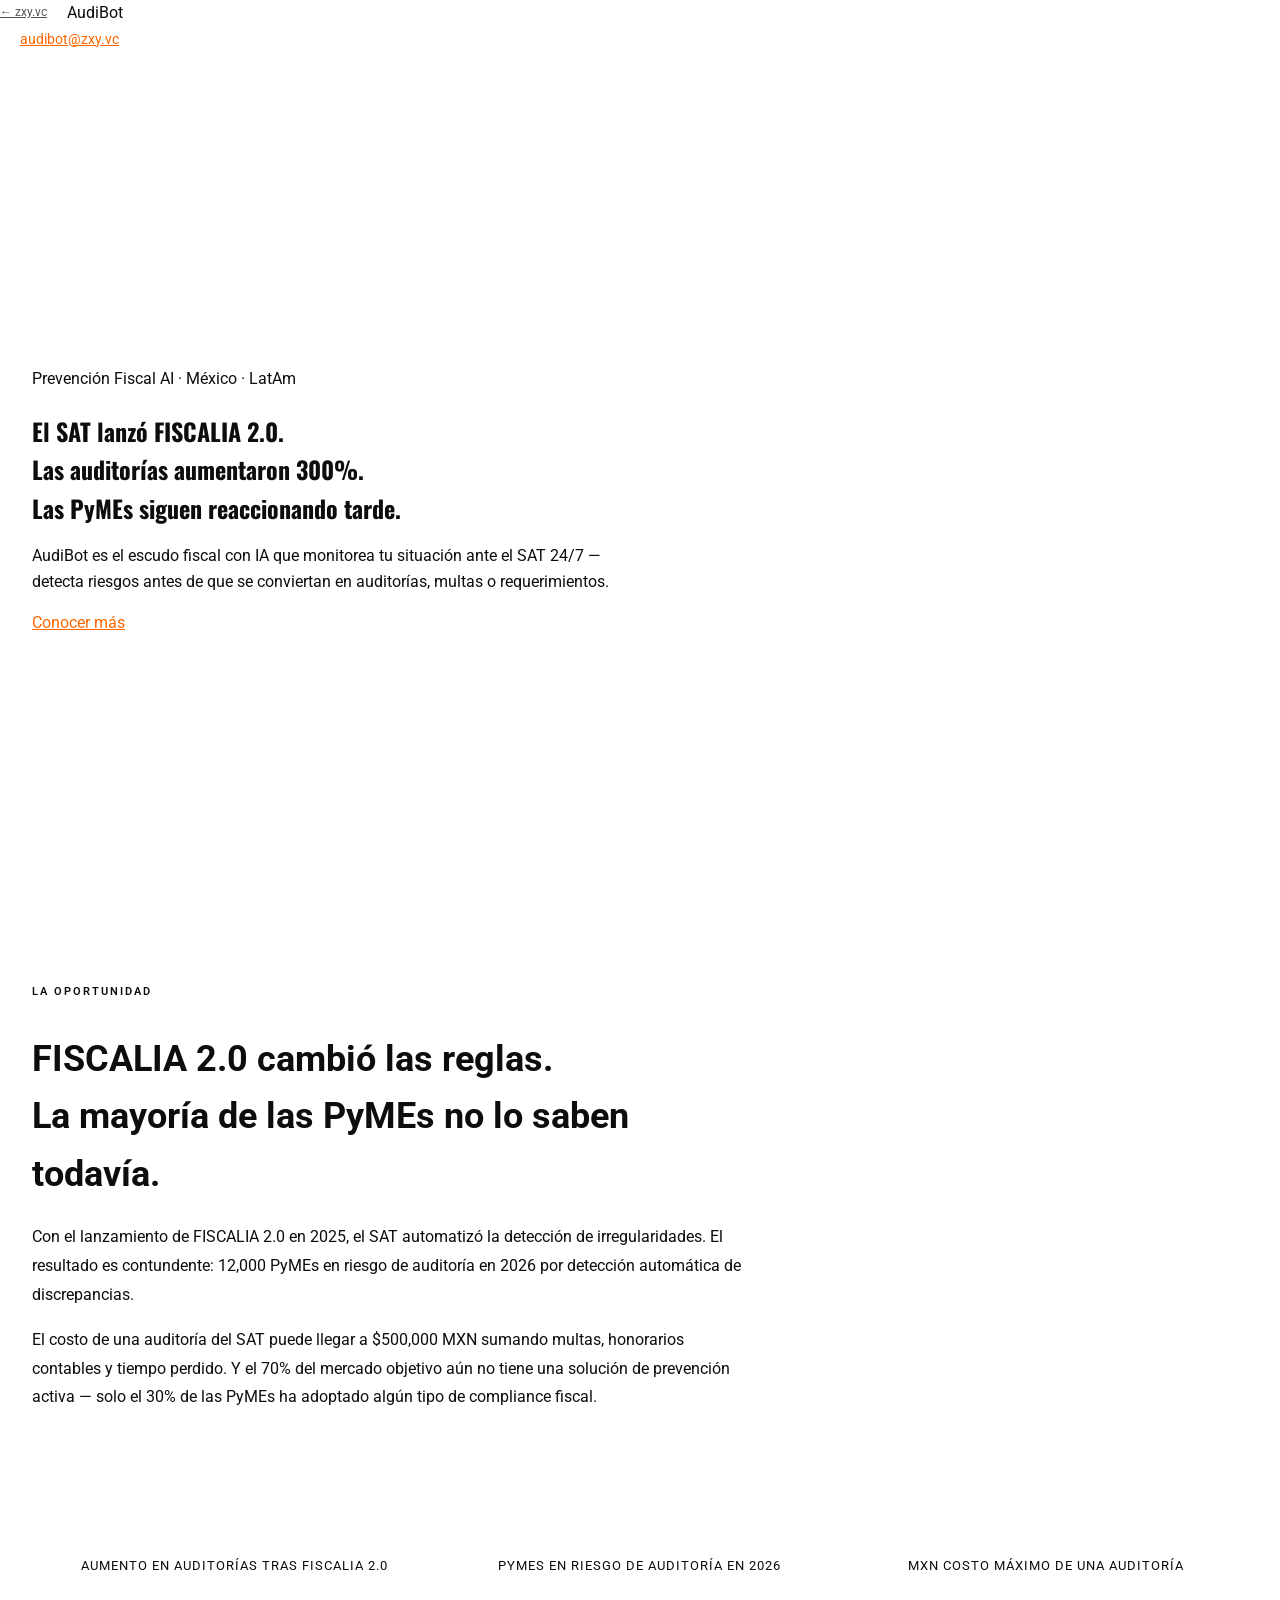
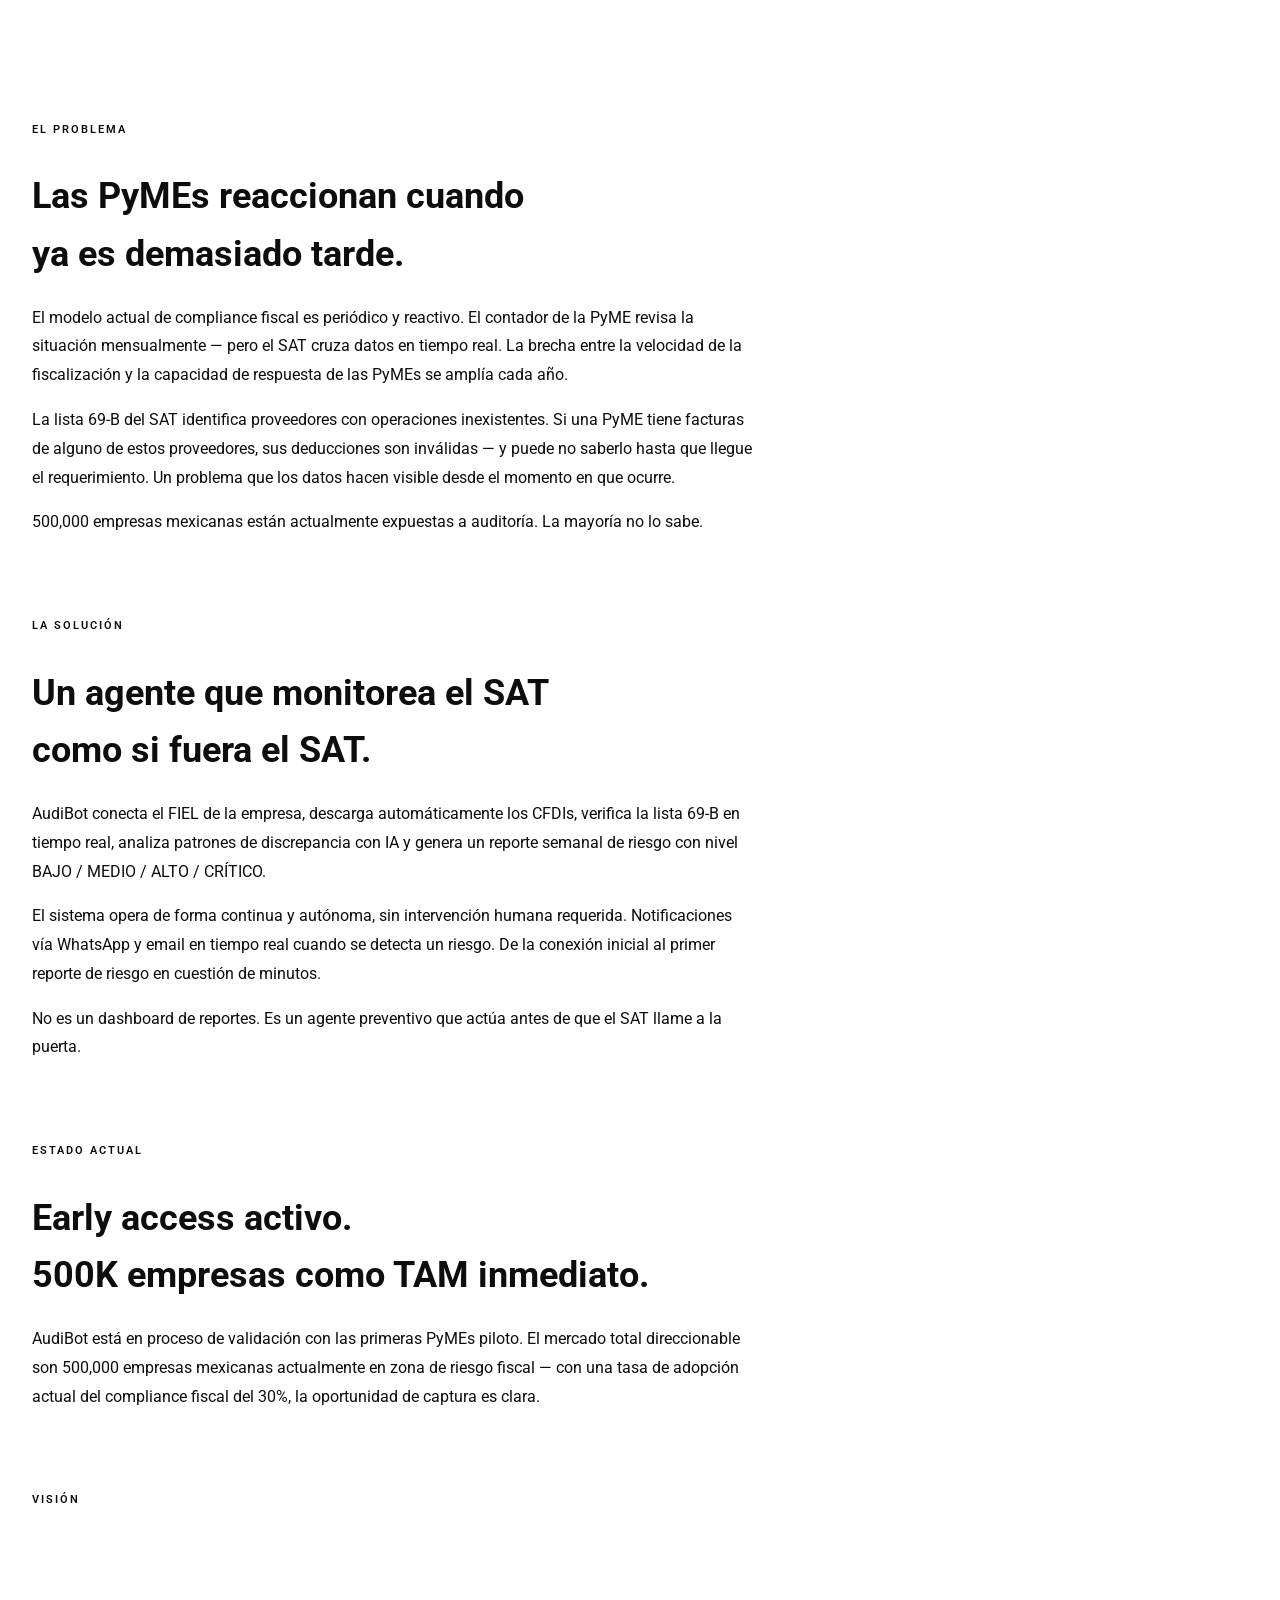
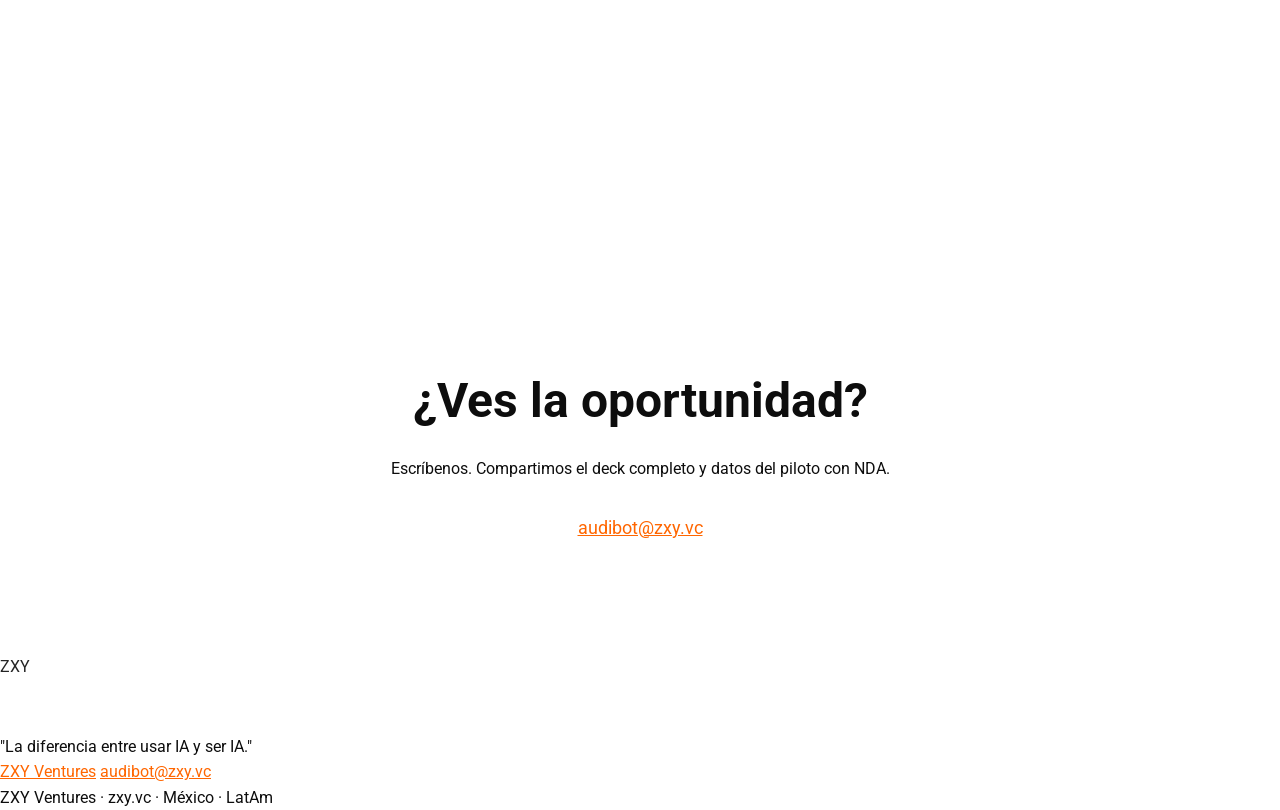
==== commit ff2126a2: "feat: update copy with verified data from pitch decks" ====
--- a/landing.html
+++ b/landing.html
@@ -3,29 +3,29 @@
 <head>
   <meta charset="UTF-8" />
   <meta name="viewport" content="width=device-width, initial-scale=1.0" />
-  <title>AudiBot — Compliance Fiscal AI para México | ZXY Ventures</title>
-  <meta name="description" content="5.2M PyMEs en México enfrentan el SAT sin sistemas. AudiBot es el agente de compliance fiscal que opera 24/7." />
+  <title>AudiBot — El Escudo Fiscal de las PyMEs Mexicanas | ZXY Ventures</title>
+  <meta name="description" content="FISCALIA 2.0 del SAT: +300% en auditorías programadas. 12,000 PyMEs en riesgo en 2026. AudiBot monitorea tu situación fiscal 24/7 con IA." />
   <link rel="preconnect" href="https://fonts.googleapis.com" />
   <link rel="preconnect" href="https://fonts.gstatic.com" crossorigin />
   <link href="https://fonts.googleapis.com/css2?family=Oswald:wght@400;600&family=Raleway:wght@400;500;600&display=swap" rel="stylesheet" />
   <link rel="stylesheet" href="style.css" />
   <style>
-    .pitch-stat { text-align: center; padding: 32px 24px; }
-    .pitch-stat .num { font-family: var(--font-h); font-size: 56px; font-weight: 600; color: #fff; line-height: 1; }
-    .pitch-stat .label { font-size: 13px; color: var(--muted); margin-top: 8px; text-transform: uppercase; letter-spacing: 1px; }
-    .pitch-grid { display: grid; grid-template-columns: repeat(3, 1fr); gap: 1px; background: var(--border); border: 1px solid var(--border); border-radius: 12px; overflow: hidden; margin: 48px 0; }
-    .pitch-grid .pitch-stat { background: var(--bg2); }
-    .narrative { max-width: 720px; }
-    .narrative h2 { font-family: var(--font-h); font-size: 36px; margin-bottom: 20px; }
-    .narrative p { color: var(--accent2); line-height: 1.8; margin-bottom: 16px; font-size: 16px; }
-    .section-tag { font-size: 11px; font-weight: 600; letter-spacing: 2px; text-transform: uppercase; color: var(--muted); margin-bottom: 16px; display: flex; align-items: center; gap: 8px; }
-    .section-tag::after { content: ''; flex: 1; height: 1px; background: var(--border); }
-    .vision-box { background: var(--bg2); border: 1px solid var(--border); border-radius: 12px; padding: 48px; margin: 48px 0; }
-    .vision-box blockquote { font-family: var(--font-h); font-size: 28px; line-height: 1.4; color: #fff; border: none; padding: 0; margin: 0; }
-    .cta-minimal { text-align: center; padding: 80px 0; }
-    .cta-minimal h2 { font-family: var(--font-h); font-size: 48px; margin-bottom: 16px; }
-    .cta-minimal p { color: var(--muted); margin-bottom: 32px; }
-    @media (max-width: 640px) { .pitch-grid { grid-template-columns: 1fr; } .pitch-stat .num { font-size: 40px; } }
+    .pitch-stat{text-align:center;padding:32px 24px}
+    .pitch-stat .num{font-family:var(--font-h);font-size:56px;font-weight:600;color:#fff;line-height:1}
+    .pitch-stat .label{font-size:13px;color:var(--muted);margin-top:8px;text-transform:uppercase;letter-spacing:1px}
+    .pitch-grid{display:grid;grid-template-columns:repeat(3,1fr);gap:1px;background:var(--border);border:1px solid var(--border);border-radius:12px;overflow:hidden;margin:48px 0}
+    .pitch-grid .pitch-stat{background:var(--bg2)}
+    .narrative{max-width:720px}
+    .narrative h2{font-family:var(--font-h);font-size:36px;margin-bottom:20px}
+    .narrative p{color:var(--accent2);line-height:1.8;margin-bottom:16px;font-size:16px}
+    .section-tag{font-size:11px;font-weight:600;letter-spacing:2px;text-transform:uppercase;color:var(--muted);margin-bottom:16px;display:flex;align-items:center;gap:8px}
+    .section-tag::after{content:'';flex:1;height:1px;background:var(--border)}
+    .vision-box{background:var(--bg2);border:1px solid var(--border);border-radius:12px;padding:48px;margin:48px 0}
+    .vision-box blockquote{font-family:var(--font-h);font-size:28px;line-height:1.4;color:#fff;border:none;padding:0;margin:0}
+    .cta-minimal{text-align:center;padding:80px 0}
+    .cta-minimal h2{font-family:var(--font-h);font-size:48px;margin-bottom:16px}
+    .cta-minimal p{color:var(--muted);margin-bottom:32px}
+    @media(max-width:640px){.pitch-grid{grid-template-columns:1fr}.pitch-stat .num{font-size:40px}}
   </style>
 </head>
 <body>
@@ -43,14 +43,14 @@
   <section id="hero">
     <div class="container">
       <div class="hero-inner">
-        <div class="hero-eyebrow fade-in">Compliance Fiscal AI · México · LatAm</div>
+        <div class="hero-eyebrow fade-in">Prevención Fiscal AI · México · LatAm</div>
         <h1 class="hero-headline fade-in fade-in-delay-1">
-          5.2 millones de PyMEs<br>enfrentan el SAT<br>
-          <span class="line2">sin sistemas. Sin defensa.</span>
+          El SAT lanzó FISCALIA 2.0.<br>Las auditorías aumentaron 300%.<br>
+          <span class="line2">Las PyMEs siguen reaccionando tarde.</span>
         </h1>
         <p class="hero-sub fade-in fade-in-delay-2">
-          AudiBot es el agente de compliance fiscal que monitorea, detecta y alerta<br>
-          a las empresas mexicanas antes de que el SAT las encuentre a ellas.
+          AudiBot es el escudo fiscal con IA que monitorea tu situación ante el SAT 24/7 —<br>
+          detecta riesgos antes de que se conviertan en auditorías, multas o requerimientos.
         </p>
         <div class="hero-ctas fade-in fade-in-delay-3">
           <a href="mailto:audibot@zxy.vc" class="btn-primary">Conocer más</a>
@@ -63,22 +63,22 @@
     <div class="container">
       <div class="section-tag">La oportunidad</div>
       <div class="narrative">
-        <h2>FISCALÍA 2.0: el SAT se volvió digital.<br>Las PyMEs no.</h2>
-        <p>El SAT de México procesó más de 7,000 millones de CFDIs en 2023. La fiscalización es ahora automática, cruzada y en tiempo real. El gobierno tiene más datos de las empresas que las empresas mismas.</p>
-        <p>El 78% de las PyMEs en México no tiene un sistema activo de cumplimiento fiscal. Operan reactivamente, enterándose de problemas cuando ya hay multas o requerimientos. La brecha entre la capacidad digital del SAT y la de las PyMEs es el mercado.</p>
+        <h2>FISCALIA 2.0 cambió las reglas.<br>La mayoría de las PyMEs no lo saben todavía.</h2>
+        <p>Con el lanzamiento de FISCALIA 2.0 en 2025, el SAT automatizó la detección de irregularidades. El resultado es contundente: 12,000 PyMEs en riesgo de auditoría en 2026 por detección automática de discrepancias.</p>
+        <p>El costo de una auditoría del SAT puede llegar a $500,000 MXN sumando multas, honorarios contables y tiempo perdido. Y el 70% del mercado objetivo aún no tiene una solución de prevención activa — solo el 30% de las PyMEs ha adoptado algún tipo de compliance fiscal.</p>
       </div>
       <div class="pitch-grid fade-in">
         <div class="pitch-stat">
-          <div class="num">5.2M</div>
-          <div class="label">PyMEs en México (INEGI 2023)</div>
+          <div class="num">+300%</div>
+          <div class="label">Aumento en auditorías tras FISCALIA 2.0</div>
         </div>
         <div class="pitch-stat">
-          <div class="num">7B+</div>
-          <div class="label">CFDIs procesados por el SAT/año</div>
+          <div class="num">12,000</div>
+          <div class="label">PyMEs en riesgo de auditoría en 2026</div>
         </div>
         <div class="pitch-stat">
-          <div class="num">78%</div>
-          <div class="label">PyMEs sin compliance fiscal activo</div>
+          <div class="num">$500K</div>
+          <div class="label">MXN costo máximo de una auditoría</div>
         </div>
       </div>
     </div>
@@ -88,10 +88,10 @@
     <div class="container">
       <div class="section-tag">El problema</div>
       <div class="narrative">
-        <h2>El compliance fiscal no es<br>un problema contable. Es un problema de datos.</h2>
-        <p>La lista negra 69-B del SAT. Las inconsistencias entre CFDI emitidos y declarados. Los proveedores con estatus fiscal cuestionable. El régimen RESICO y sus obligaciones específicas.</p>
-        <p>Ningún contador puede monitorear estos riesgos en tiempo real para decenas de clientes. El modelo actual de compliance es periódico, reactivo y costoso. Una multa del SAT puede destruir la liquidez de una PyME en semanas.</p>
-        <p><strong>El costo del status quo:</strong> multas de hasta $80,000 MXN por inconsistencias detectables con datos públicos.</p>
+        <h2>Las PyMEs reaccionan cuando<br>ya es demasiado tarde.</h2>
+        <p>El modelo actual de compliance fiscal es periódico y reactivo. El contador de la PyME revisa la situación mensualmente — pero el SAT cruza datos en tiempo real. La brecha entre la velocidad de la fiscalización y la capacidad de respuesta de las PyMEs se amplía cada año.</p>
+        <p>La lista 69-B del SAT identifica proveedores con operaciones inexistentes. Si una PyME tiene facturas de alguno de estos proveedores, sus deducciones son inválidas — y puede no saberlo hasta que llegue el requerimiento. Un problema que los datos hacen visible desde el momento en que ocurre.</p>
+        <p>500,000 empresas mexicanas están actualmente expuestas a auditoría. La mayoría no lo sabe.</p>
       </div>
     </div>
   </section>
@@ -101,9 +101,9 @@
       <div class="section-tag">La solución</div>
       <div class="narrative">
         <h2>Un agente que monitorea el SAT<br>como si fuera el SAT.</h2>
-        <p>AudiBot ingiere los datos fiscales de la empresa, los cruza con las bases públicas del SAT (69-B, RFC activos, regímenes) y genera alertas preventivas antes de que se conviertan en problemas.</p>
-        <p>No es un dashboard. No es un reporte mensual. Es un sistema agéntico que opera de forma continua: detecta, alerta, y en algunos casos actúa (solicitar correcciones, documentar situaciones de riesgo).</p>
-        <p>El modelo es AI-Native desde el diseño: no automatiza el proceso humano existente, reemplaza la lógica completa del compliance por un sistema de monitoreo autónomo.</p>
+        <p>AudiBot conecta el FIEL de la empresa, descarga automáticamente los CFDIs, verifica la lista 69-B en tiempo real, analiza patrones de discrepancia con IA y genera un reporte semanal de riesgo con nivel BAJO / MEDIO / ALTO / CRÍTICO.</p>
+        <p>El sistema opera de forma continua y autónoma, sin intervención humana requerida. Notificaciones vía WhatsApp y email en tiempo real cuando se detecta un riesgo. De la conexión inicial al primer reporte de riesgo en cuestión de minutos.</p>
+        <p>No es un dashboard de reportes. Es un agente preventivo que actúa antes de que el SAT llame a la puerta.</p>
       </div>
     </div>
   </section>
@@ -112,9 +112,8 @@
     <div class="container">
       <div class="section-tag">Estado actual</div>
       <div class="narrative">
-        <h2>En construcción con<br>primeros usuarios.</h2>
-        <p>AudiBot está en fase de early access con un grupo selecto de PyMEs mexicanas. Estamos validando los flujos de monitoreo, los umbrales de alerta y la integración con los sistemas contables más usados en México.</p>
-        <p>Los primeros resultados confirman la hipótesis: el 60% de las empresas piloto tenía al menos un riesgo fiscal activo no detectado al momento de onboarding.</p>
+        <h2>Early access activo.<br>500K empresas como TAM inmediato.</h2>
+        <p>AudiBot está en proceso de validación con las primeras PyMEs piloto. El mercado total direccionable son 500,000 empresas mexicanas actualmente en zona de riesgo fiscal — con una tasa de adopción actual del compliance fiscal del 30%, la oportunidad de captura es clara.</p>
       </div>
     </div>
   </section>
@@ -123,10 +122,7 @@
     <div class="container">
       <div class="section-tag">Visión</div>
       <div class="vision-box fade-in">
-        <blockquote>"En 3 años, AudiBot es la capa de compliance fiscal para PyMEs en México y LatAm — integrado con los principales ERPs, bancos y sistemas contables de la región."</blockquote>
-      </div>
-      <div class="narrative">
-        <p>La expansión a Colombia, Chile y Perú es natural: todos tienen sistemas de facturación electrónica y fiscalización digital similares al SAT. El mismo agente, adaptado al régimen local.</p>
+        <blockquote>"En 3 años, AudiBot es la plataforma de compliance fiscal preventivo líder en México y LatAm — adaptada a los sistemas de facturación electrónica de Colombia, Chile y Perú."</blockquote>
       </div>
     </div>
   </section>
@@ -134,8 +130,8 @@
   <section class="section">
     <div class="container">
       <div class="cta-minimal fade-in">
-        <h2>¿Te interesa la oportunidad?</h2>
-        <p>Escribenos. Compartimos datos del piloto con NDAs.</p>
+        <h2>¿Ves la oportunidad?</h2>
+        <p>Escríbenos. Compartimos el deck completo y datos del piloto con NDA.</p>
         <a href="mailto:audibot@zxy.vc" class="btn-primary" style="font-size:1.1rem;padding:16px 40px;">audibot@zxy.vc</a>
       </div>
     </div>
@@ -152,9 +148,7 @@
         <a href="mailto:audibot@zxy.vc">audibot@zxy.vc</a>
       </div>
     </div>
-    <div class="footer-bottom">
-      <span>ZXY Ventures · zxy.vc · México · LatAm</span>
-    </div>
+    <div class="footer-bottom"><span>ZXY Ventures · zxy.vc · México · LatAm</span></div>
   </footer>
 
   <script>
